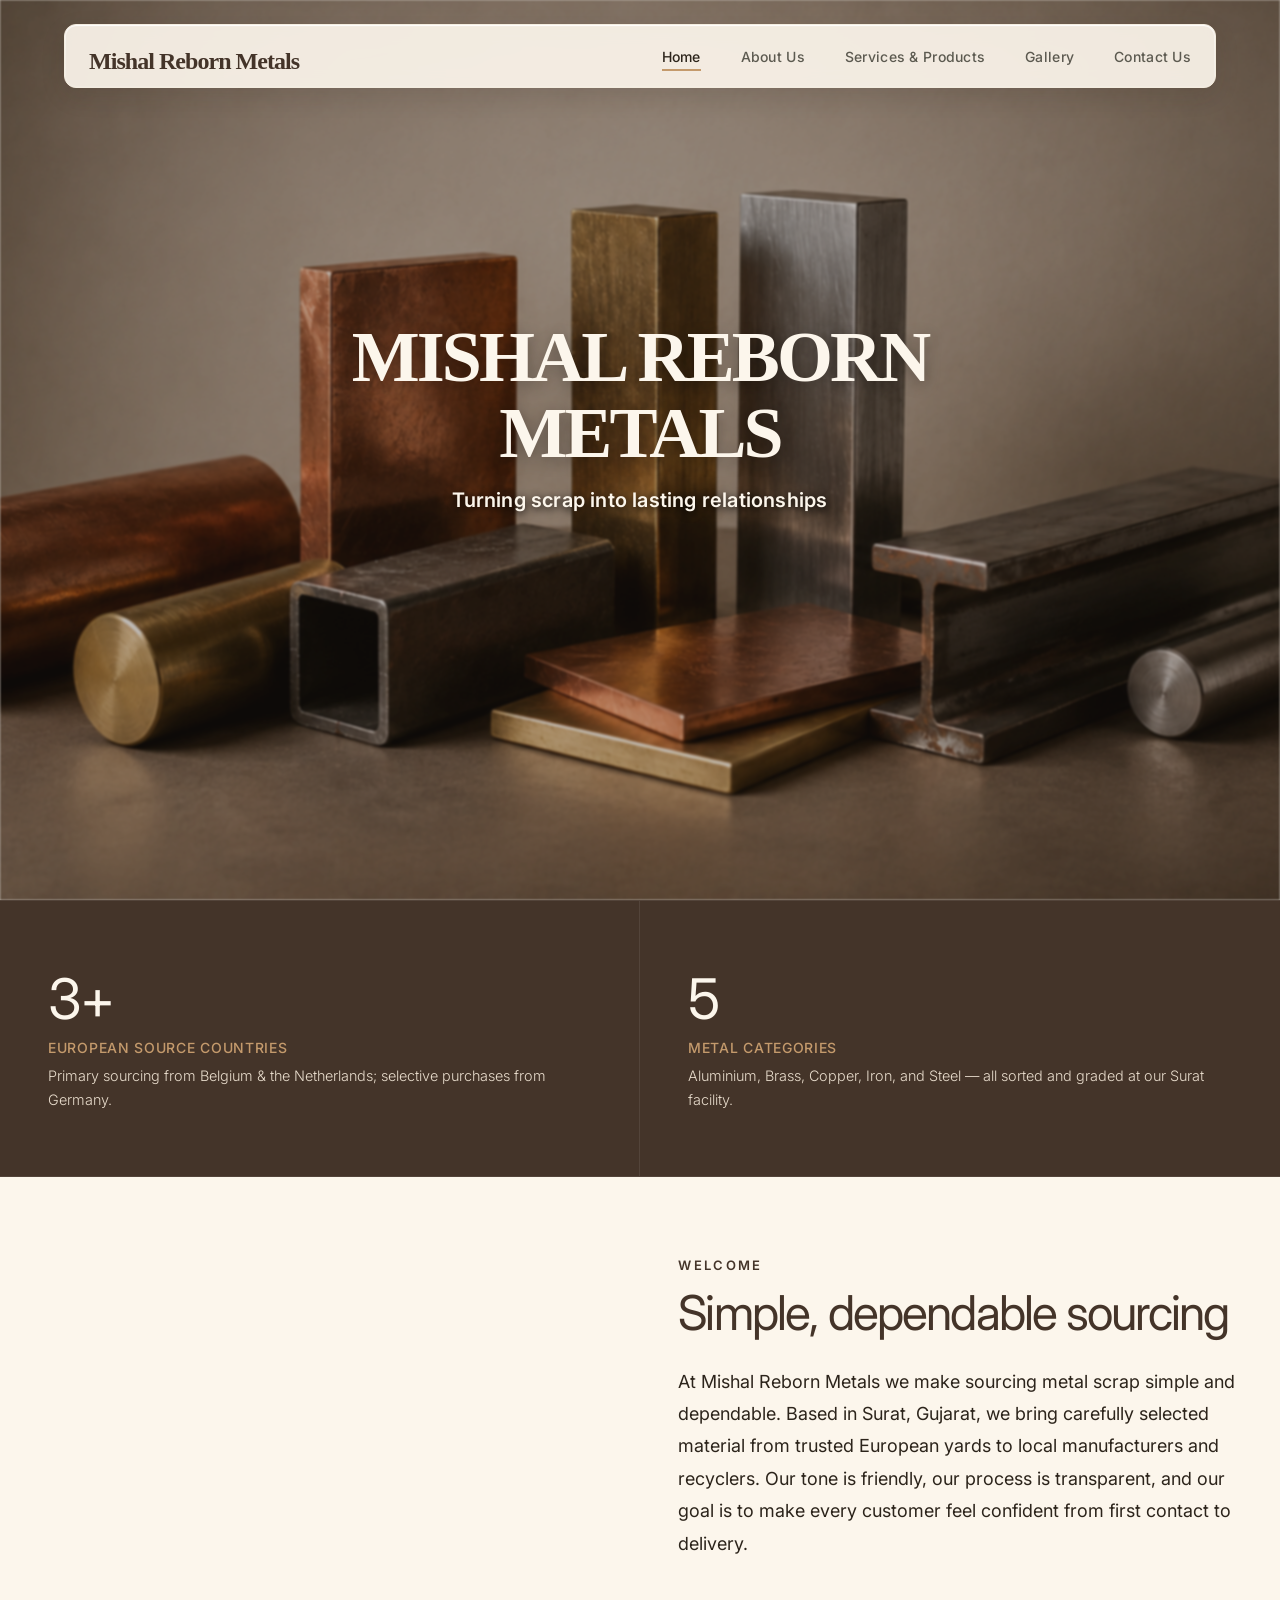
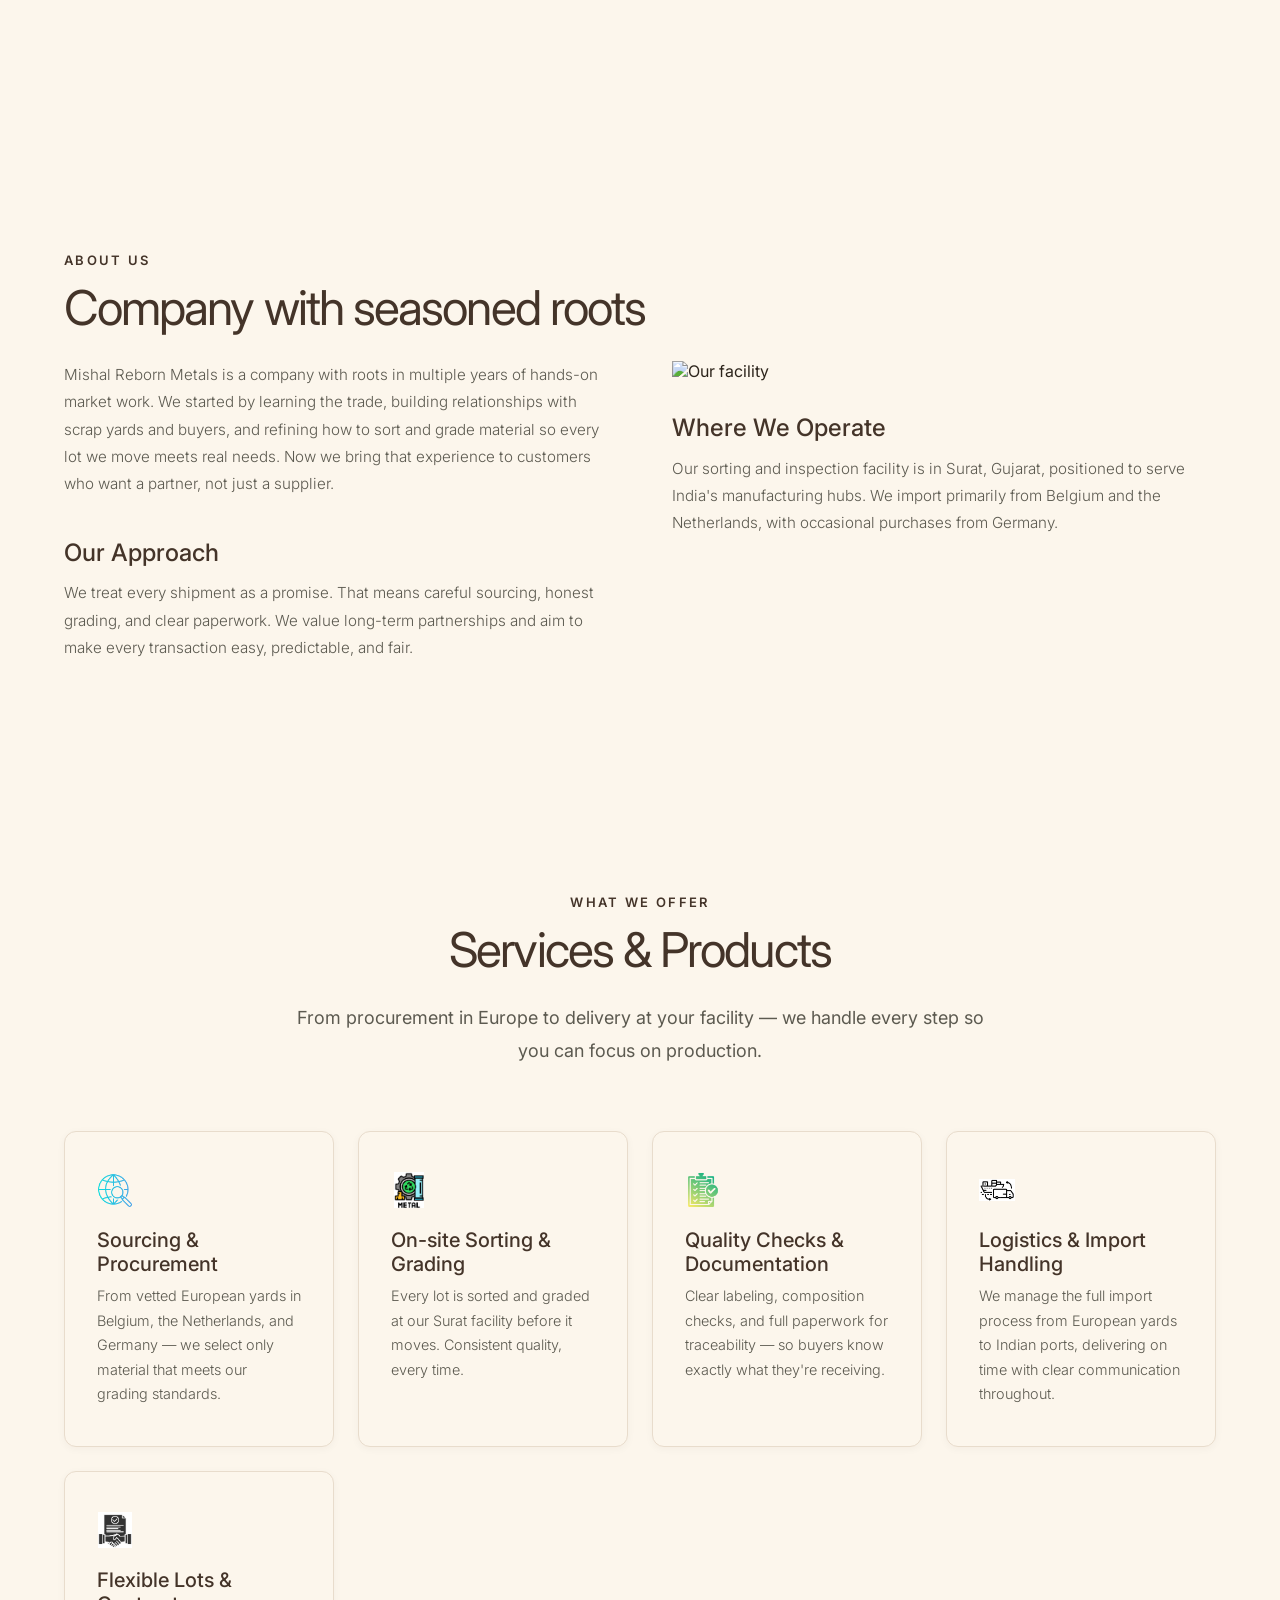
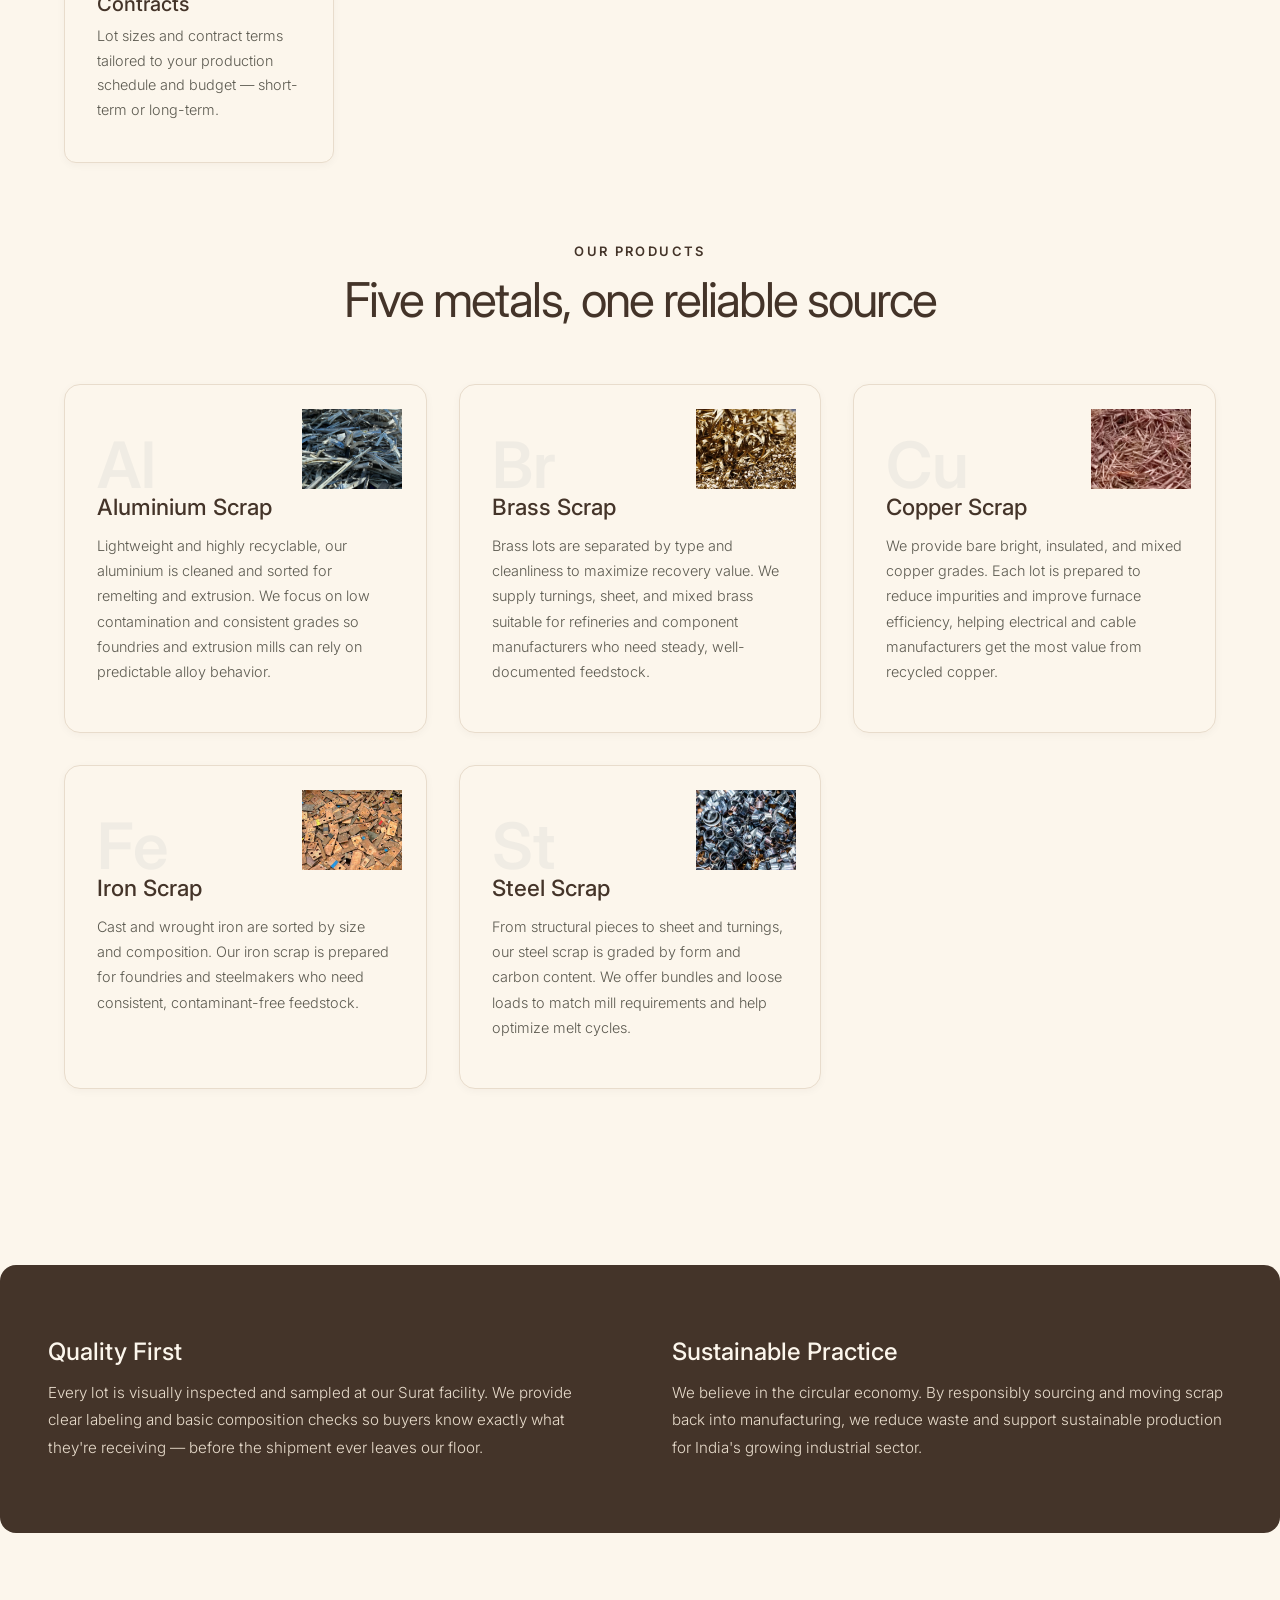
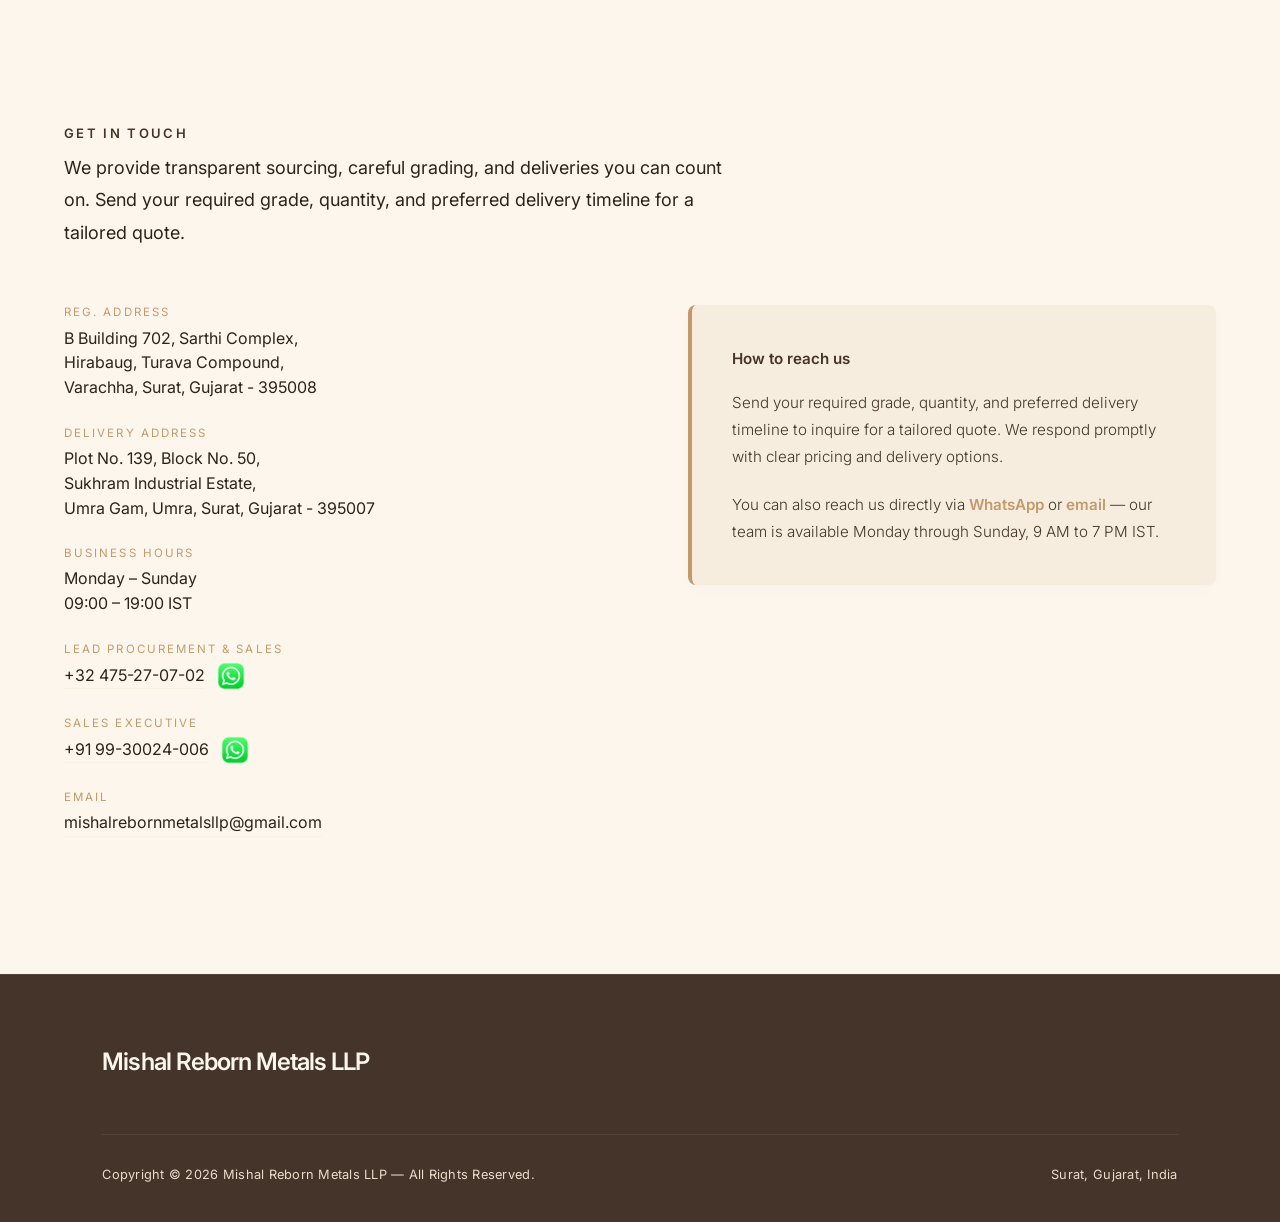
==== index.html @ 7891c0c7 "Add files via upload" ====
<!DOCTYPE html>
<html lang="en">
<head>
  <meta charset="UTF-8" />
  <meta name="viewport" content="width=device-width, initial-scale=1.0" />
  <title>Mishal Reborn Metals LLP</title>
  <link rel="preconnect" href="https://fonts.googleapis.com">
  <link rel="preconnect" href="https://fonts.gstatic.com" crossorigin>
  <link href="https://fonts.googleapis.com/css2?family=Inter:wght@300;400;500;600&family=Montserrat:wght@300;400;500;600;700&display=swap" rel="stylesheet">
  <link href="static/main_styles.css" rel="stylesheet" />
</head>
<body>
  
<!-- simple & dependable or the current text
 2  -->
<nav id="navbar">
  <a class="nav-brand" href="#home">Mishal Reborn Metals</a>
  <button class="nav-toggle" id="navToggle" onclick="toggleNav()" aria-label="Menu">
    <span></span><span></span><span></span>
  </button>
  <ul class="nav-links" id="navLinks">
    <li><a href="#home"     data-page="home">Home</a></li>
    <li><a href="#about"    data-page="about">About Us</a></li>
    <li><a href="#services" data-page="services">Services &amp; Products</a></li>
    <li><a href="gallery.html">Gallery</a></li> 
    <li><a href="#contact"  data-page="contact">Contact Us</a></li>
  </ul>
</nav>

<section id="home">
  <div class="hero">
    <div class="hero-bg"></div>
    <div class="hero-overlay"></div>
    <div class="hero-content">
      <h1 class="hero-title">MISHAL REBORN<br>METALS</h1>
      <p class="hero-slogan">Turning scrap into lasting relationships</p>
      <div class="hero-cta">
      </div>
    </div>
  </div>

  <div class="highlights">
    <div class="highlight-card">
      <div class="highlight-num">3+</div>
      <div class="highlight-label">European Source Countries</div>
      <div class="highlight-text">Primary sourcing from Belgium &amp; the Netherlands; selective purchases from Germany.</div>
    </div>
    <div class="highlight-card">
      <div class="highlight-num">5</div>
      <div class="highlight-label">Metal Categories</div>
      <div class="highlight-text">Aluminium, Brass, Copper, Iron, and Steel — all sorted and graded at our Surat facility.</div>
    </div>
  </div>

  <div class="split">
    <div class="split-img"></div>
    <div class="split-content">
      <p class="section-label">Welcome</p>
      <h2 class="section-title">Simple, dependable sourcing</h2>
      <p class="section-body">At Mishal Reborn Metals we make sourcing metal scrap simple and dependable. Based in Surat, Gujarat, we bring carefully selected material from trusted European yards to local manufacturers and recyclers. Our tone is friendly, our process is transparent, and our goal is to make every customer feel confident from first contact to delivery.</p>
      <br/>
    </div>
  </div>
</section>
<section id="about">
  <div class="section">
    <p class="section-label">About Us</p>
    <h2 class="section-title">Company with seasoned roots</h2>
    <div class="about-grid">
      <div>
        <div class="about-block">
          <p>Mishal Reborn Metals is a company with roots in multiple years of hands-on market work. We started by learning the trade, building relationships with scrap yards and buyers, and refining how to sort and grade material so every lot we move meets real needs. Now we bring that experience to customers who want a partner, not just a supplier.</p>
        </div>
        <div class="about-block">
          <h3>Our Approach</h3>
          <p>We treat every shipment as a promise. That means careful sourcing, honest grading, and clear paperwork. We value long-term partnerships and aim to make every transaction easy, predictable, and fair.</p>
        </div>
      </div>
      <div>
        <img src="static/images/wp4.JPG" style="width:100%;height:420px;object-fit:cover;" alt="Our facility" />
        <div class="about-block" style="margin-top:2rem;">
          <h3>Where We Operate</h3>
          <p>Our sorting and inspection facility is in Surat, Gujarat, positioned to serve India's manufacturing hubs. We import primarily from Belgium and the Netherlands, with occasional purchases from Germany.</p>
        </div>
      </div>
    </div>
  </div>
</section>
<section id="services">
  <div class="section">
    <div class="services-intro">
      <p class="section-label">What We Offer</p>
      <h2 class="section-title" style="text-align:center;">Services &amp; Products</h2>
      <p class="section-body" style="max-width:100%;text-align:center;color:var(--text-mid);">From procurement in Europe to delivery at your facility — we handle every step so you can focus on production.</p>
    </div>

    <div class="services-list">
      <div class="service-card">
        <div class="service-icon"><img src="static/icons/sandp.png"/></div>
        <div class="service-name">Sourcing &amp; Procurement</div>
        <div class="service-desc">From vetted European yards in Belgium, the Netherlands, and Germany — we select only material that meets our grading standards.</div>
      </div>
      <div class="service-card">
        <div class="service-icon"><img src="static/icons/recycle.jpg"/></div>
        <div class="service-name">On-site Sorting &amp; Grading</div>
        <div class="service-desc">Every lot is sorted and graded at our Surat facility before it moves. Consistent quality, every time.</div>
      </div>
      <div class="service-card">
        <div class="service-icon"><img src="static/icons/qc.png"/></div>
        <div class="service-name">Quality Checks &amp; Documentation</div>
        <div class="service-desc">Clear labeling, composition checks, and full paperwork for traceability — so buyers know exactly what they're receiving.</div>
      </div>
      <div class="service-card">
        <div class="service-icon"><img src="static/icons/impexp.png"/></div>
        <div class="service-name">Logistics &amp; Import Handling</div>
        <div class="service-desc">We manage the full import process from European yards to Indian ports, delivering on time with clear communication throughout.</div>
      </div>
      <div class="service-card">
        <div class="service-icon"><img src="static/icons/flexible.jpg"/></div>
        <div class="service-name">Flexible Lots &amp; Contracts</div>
        <div class="service-desc">Lot sizes and contract terms tailored to your production schedule and budget — short-term or long-term.</div>
      </div>
    </div>

    <div class="products-header">
      <p class="section-label">Our Products</p>
      <h2 class="section-title" style="text-align:center;">Five metals, one reliable source</h2>
    </div>
    <div class="products-grid">
      <div class="product-card">
        <img src="static/images/g1.png" style="position:absolute;top:1.5rem;right:1.5rem;width:100px;height:80px;object-fit:cover;" alt="Aluminium scrap" />
        <div class="product-letter">Al</div>
        <div class="product-name">Aluminium Scrap</div>
        <div class="product-desc">Lightweight and highly recyclable, our aluminium is cleaned and sorted for remelting and extrusion. We focus on low contamination and consistent grades so foundries and extrusion mills can rely on predictable alloy behavior.</div>
      </div>
      <div class="product-card">
        <img src="static/images/brass.png" style="position:absolute;top:1.5rem;right:1.5rem;width:100px;height:80px;object-fit:cover;" alt="Brass scrap" />
        <div class="product-letter">Br</div>
        <div class="product-name">Brass Scrap</div>
        <div class="product-desc">Brass lots are separated by type and cleanliness to maximize recovery value. We supply turnings, sheet, and mixed brass suitable for refineries and component manufacturers who need steady, well-documented feedstock.</div>
      </div>
      <div class="product-card">
        <img src="static/images/copper.png" style="position:absolute;top:1.5rem;right:1.5rem;width:100px;height:80px;object-fit:cover;" alt="Copper scrap" />
        <div class="product-letter">Cu</div>
        <div class="product-name">Copper Scrap</div>
        <div class="product-desc">We provide bare bright, insulated, and mixed copper grades. Each lot is prepared to reduce impurities and improve furnace efficiency, helping electrical and cable manufacturers get the most value from recycled copper.</div>
      </div>
      <div class="product-card">
        <img src="static/images/iron.png" style="position:absolute;top:1.5rem;right:1.5rem;width:100px;height:80px;object-fit:cover;" alt="Iron scrap" />
        <div class="product-letter">Fe</div>
        <div class="product-name">Iron Scrap</div>
        <div class="product-desc">Cast and wrought iron are sorted by size and composition. Our iron scrap is prepared for foundries and steelmakers who need consistent, contaminant-free feedstock.</div>
      </div>
      <div class="product-card">
        <img src="static/images/steel.jpeg" style="position:absolute;top:1.5rem;right:1.5rem;width:100px;height:80px;object-fit:cover;" alt="Steel scrap" />
        <div class="product-letter">St</div>
        <div class="product-name">Steel Scrap</div>
        <div class="product-desc">From structural pieces to sheet and turnings, our steel scrap is graded by form and carbon content. We offer bundles and loose loads to match mill requirements and help optimize melt cycles.</div>
      </div>
    </div>
  </div>

  <div class="qa-banner">
    <div class="qa-block">
      <h3>Quality First</h3>
      <p>Every lot is visually inspected and sampled at our Surat facility. We provide clear labeling and basic composition checks so buyers know exactly what they're receiving — before the shipment ever leaves our floor.</p>
    </div>
    <div class="qa-block">
      <h3>Sustainable Practice</h3>
      <p>We believe in the circular economy. By responsibly sourcing and moving scrap back into manufacturing, we reduce waste and support sustainable production for India's growing industrial sector.</p>
    </div>
  </div>
</section>
<section id="contact">
  <div class="section">
    <p class="section-label">Get in Touch</p>
    <!-- <h2 class="section-title">Partner with us</h2> -->
    <p class="section-body" style="margin-bottom:3.5rem;">We provide transparent sourcing, careful grading, and deliveries you can count on. Send your required grade, quantity, and preferred delivery timeline for a tailored quote.</p>
<!-- B BUILDING 702, SARTHI COMPLEX, HIRABAUG, TURAVA COMPOUND, VARACHHA, SURAT, SURAT - 395008, GUJARAT, INDIA -->
    <div class="contact-grid">
      <div>
        <div>
          <div class="contact-label">Reg. Address</div>
          <div class="contact-value">B Building 702, Sarthi Complex,<br>Hirabaug, Turava Compound,<br> Varachha, Surat, Gujarat - 395008</div>
        </div>
        <div>
          <div class="contact-label">Delivery Address</div>
          <div class="contact-value">Plot No. 139, Block No. 50, <br>Sukhram Industrial Estate, <br>Umra Gam, Umra, Surat, Gujarat - 395007</div>
        </div>
        <div>
          <div class="contact-label">Business Hours</div>
          <div class="contact-value">Monday – Sunday<br>09:00 – 19:00 IST</div>
        </div>
        <div>
          <div class="contact-label">Lead Procurement &amp; Sales</div>
          <div class="contact-value">
            <a href="tel:+32475270702">+32 475-27-07-02</a>
            <a href="https://wa.me/32475270702" target="_blank" class="wa-link">
              <img src="static/icons/wicon.png" alt="WhatsApp"/>
            </a>
          </div>
        </div>
        <div>
          <div class="contact-label">Sales Executive</div>
          <div class="contact-value">
            <a href="tel:+919930024006">+91 99-30024-006</a>
            <a href="https://wa.me/919930024006" target="_blank" class="wa-link">
              <img src="static/icons/wicon.png" alt="WhatsApp"/>
            </a>
          </div>
        </div>
        <div>
          <div class="contact-label">Email</div>
          <div class="contact-value"><a href="mailto:mishalrebornmetalsllp@gmail.com">mishalrebornmetalsllp@gmail.com</a></div>
        </div>
      </div>

      <div>
        <div class="contact-form-note">
          <p style="margin-bottom:1rem;"><strong>How to reach us</strong></p>
          <p>Send your required grade, quantity, and preferred delivery timeline to inquire for a tailored quote. We respond promptly with clear pricing and delivery options.</p>
          <br/>
          <p>You can also reach us directly via <a href="https://wa.me/32475270702" target="_blank">WhatsApp</a> or <a href="mailto:mishalrebornmetalsllp@gmail.com">email</a> — our team is available Monday through Sunday, 9 AM to 7 PM IST.</p>
      </div>
      </div>
    </div>
  </div>
</section>

<footer>
  <div class="footer-top">
    <div>
      <div class="footer-brand">Mishal Reborn Metals LLP</div>
    </div>
  </div>
  <div class="footer-bottom">
    <span class="footer-copy">Copyright &copy; 2026 Mishal Reborn Metals LLP — All Rights Reserved.</span>
    <span class="footer-copy">Surat, Gujarat, India</span>
  </div>
</footer>

<script>
  /* ── Smooth scroll for all anchor links ── */
  document.querySelectorAll('a[href^="#"]').forEach(link => {
    link.addEventListener('click', e => {
      const target = document.querySelector(link.getAttribute('href'));
      if (!target) return;
      e.preventDefault();
      target.scrollIntoView({ behavior: 'smooth' });
      // close mobile nav
      document.getElementById('navLinks').classList.remove('open');
      document.getElementById('navToggle').classList.remove('open');
    });
  });

  /* ── Active nav highlight on scroll ── */
  const sections = document.querySelectorAll('section[id]');
  const navLinks = document.querySelectorAll('.nav-links a[data-page]');

  const observer = new IntersectionObserver(entries => {
    entries.forEach(entry => {
      if (entry.isIntersecting) {
        navLinks.forEach(a => {
          a.classList.toggle('active', a.dataset.page === entry.target.id);
        });
      }
    });
  }, { rootMargin: '-40% 0px -55% 0px' });

  sections.forEach(s => observer.observe(s));

  /* ── Sticky nav scroll state & hide on scroll down, show on scroll up ── */
  let lastScrollTop = 0;
  const navbar = document.getElementById('navbar');
  let isScrolled = false;
  let isHidden = false;

  window.addEventListener('scroll', () => {
    const scrollTop = window.pageYOffset || document.documentElement.scrollTop;
    
    // Toggle scrolled state smoothly
    const shouldScroll = scrollTop > 10;
    if (shouldScroll !== isScrolled) {
      isScrolled = shouldScroll;
      navbar.classList.toggle('scrolled', isScrolled);
    }
    
    // Toggle hidden state smoothly depending on scroll direction
    if (scrollTop > 80) {
      const shouldHide = scrollTop > lastScrollTop;
      if (shouldHide !== isHidden) {
        isHidden = shouldHide;
        navbar.classList.toggle('nav-hidden', isHidden);
      }
    } else {
      if (isHidden) {
        isHidden = false;
        navbar.classList.remove('nav-hidden');
      }
    }
    lastScrollTop = scrollTop <= 0 ? 0 : scrollTop;
  }, { passive: true });

  /* ── Mobile nav toggle ── */
  function toggleNav() {
    document.getElementById('navLinks').classList.toggle('open');
    document.getElementById('navToggle').classList.toggle('open');
  }
</script>
</body>
</html>

<!-- <a href="https://maps.app.goo.gl/XAs3vdvxXci3HCGb8">address</a> 
  <div class="map-wrapper">
        <iframe src="https://www.google.com/maps/embed?pb=!1m13!1m8!1m3!1d853.301931255596!2d72.8953858!3d21.2933011!3m2!1i1024!2i768!4f13.1!3m2!1m1!2zMjHCsDE3JzM1LjgiTiA3MsKwNTMnNDQuMiJF!5e1!3m2!1sen!2sin!4v1775373672856!5m2!1sen!2sin" allowfullscreen="" loading="lazy" referrerpolicy="no-referrer-when-downgrade"></iframe>
      </div>
-->
---- static/main_styles.css ----
@import url('https://fonts.googleapis.com/css2?family=Inter:wght@300;400;500;600&family=Montserrat:wght@300;400;500;600;700&display=swap');
@import url('https://fonts.cdnfonts.com/css/pristina');
:root {
  --font-sans: 'Inter', sans-serif;

  /* ── User Color Palette ── */
  --alabaster:      #FCF6EC;
  --beige:          #E8DCCC;
  --sage:           #C49A6C;
  --sage-dark:      #443429;
  --accent-red:     #C1452B;
  --text-dark:      #2C241B;
  --text-mid:       #5c5a50;
  --text-light:     #7a7870;

  /* ── Semantic Mappings ── */
  --bg-main:        var(--alabaster);
  --bg-secondary:   #F0E8D8;
  --bg-dark:        var(--sage-dark);
  
  --text-main:      var(--text-dark);
  --text-muted:     var(--text-mid);
  --text-light:     var(--text-light);
  --text-inverse:   var(--alabaster);
  
  --primary:        var(--sage);
  --primary-hover:  var(--sage-dark);
  --primary-light:  #D4B48C;
  --primary-fade:   rgba(196, 154, 108, 0.06);
  
  --accent:         var(--accent-red);
  --accent-hover:   #A03822;

  --link:           var(--sage);
  --link-hover:     rgba(196, 154, 108, 0.7);
  --footer-bg:      var(--sage-dark);
  --footer-text:    var(--alabaster);
  --header-bg:      rgba(252, 246, 236, 0.92);
  --header-link:    var(--text-dark);
  --sale-bg:        var(--accent-red);
  --text-dark-alt:  var(--text-dark);
  --text-mid-alt:   var(--text-mid);
  --text-light-alt: var(--text-light);
  
  --border-color:   var(--beige);
  --border-hairline:#F4EDE0;
  --shadow-sm:      0 2px 8px rgba(44, 36, 27, 0.04);
  --shadow-md:      0 8px 24px rgba(44, 36, 27, 0.08);

  /* Compatibility variables for existing styles */
  --color-white:    var(--alabaster);
  --color-sky-blue: var(--sage); /* Mapping sky blue to sage for brand consistency */
  --color-industrial-dark: var(--sage-dark);
  --color-metallic-silver: var(--beige);
  --color-scrap-grey: var(--text-mid);
}

*, *::before, *::after { box-sizing: border-box; margin: 0; padding: 0; }

body {
  font-family: var(--font-sans);
  background: var(--bg-main);
  color: var(--text-main);
  overflow-x: hidden;
  -webkit-font-smoothing: antialiased;
  -moz-osx-font-smoothing: grayscale;
}

/* ── Liquid Glass Widget Class ── */
.liquid-glass {
  position: relative;
  background: rgba(74, 55, 41, 0.4) !important; /* sage-dark/40 */
  backdrop-filter: blur(4px) saturate(120%); /* backdrop-blur-sm */
  -webkit-backdrop-filter: blur(4px) saturate(120%);
  box-shadow: inset 0 1px 1px rgba(255, 255, 255, 0.1), 0 8px 32px rgba(0, 0, 0, 0.15); /* inset 0 1px 1px shadow */
  border: 1px solid transparent; /* reserved space for gradient border */
}
.liquid-glass::before {
  content: "";
  position: absolute;
  inset: 0;
  border-radius: inherit;
  padding: 1px; /* border thickness */
  background: linear-gradient(to bottom, rgba(255, 255, 255, 0.2), rgba(255, 255, 255, 0.02));
  -webkit-mask: linear-gradient(#fff 0 0) content-box, linear-gradient(#fff 0 0);
  -webkit-mask-composite: xor;
  mask-composite: exclude;
  pointer-events: none;
  z-index: 1;
}

/* ── Glass Tag ── */
.glass-tag {
  display: inline-block;
  font-family: var(--font-sans);
  font-weight: 300; /* weight 300 (light) */
  font-size: clamp(1.125rem, 2vw, 1.5rem); /* size lg (18px) → 2xl (24px) */
  color: var(--color-white);
  padding: 12px 24px; /* px-6 py-3 */
  border-radius: 12px; /* rounded-xl */
  margin-bottom: 2rem;
  text-transform: uppercase;
  letter-spacing: 0.05em;
  
  /* Liquid Glass Styles */
  position: relative;
  background: rgba(74, 55, 41, 0.4);
  backdrop-filter: blur(4px) saturate(120%);
  -webkit-backdrop-filter: blur(4px) saturate(120%);
  box-shadow: inset 0 1px 1px rgba(255, 255, 255, 0.1), 0 4px 20px rgba(0, 0, 0, 0.15);
  border: 1px solid transparent;
}
.glass-tag::before {
  content: "";
  position: absolute;
  inset: 0;
  border-radius: inherit;
  padding: 1px;
  background: linear-gradient(to bottom, rgba(255, 255, 255, 0.25), rgba(255, 255, 255, 0.03));
  -webkit-mask: linear-gradient(#fff 0 0) content-box, linear-gradient(#fff 0 0);
  -webkit-mask-composite: xor;
  mask-composite: exclude;
  pointer-events: none;
}

/* ── Floating Tinted Black Navbar ── */
nav {
  position: fixed;
  top: 1.5rem; /* floating navbar spacing */
  left: 5%;
  right: 5%;
  z-index: 1000;
  display: flex;
  align-items: center; /* vertically center logo, links, and toggle */
  justify-content: space-between; /* space brand to the left and links to the right */
  padding: 8px 24px; /* px-4 py-2 padding */
  height: 64px;
  border-radius: 12px; /* rounded-xl */
  opacity: 1;
  transform: translateY(0) scale(1);
  transition: transform 0.6s cubic-bezier(0.16, 1, 0.3, 1), opacity 0.6s cubic-bezier(0.16, 1, 0.3, 1), background-color 0.4s ease, box-shadow 0.4s ease;
  
  /* Light glass background using Alabaster */
  background: rgba(252, 246, 236, 0.92);
  backdrop-filter: blur(8px) saturate(120%);
  -webkit-backdrop-filter: blur(8px) saturate(120%);
  box-shadow: inset 0 1px 1px rgba(255, 255, 255, 0.8), 0 8px 24px rgba(44, 36, 27, 0.12);
  border: 1px solid var(--border-hairline);
}
nav::before {
  content: "";
  position: absolute;
  inset: 0;
  border-radius: inherit;
  padding: 1px;
  background: linear-gradient(to bottom, rgba(255, 255, 255, 0.5), rgba(255, 255, 255, 0.1));
  -webkit-mask: linear-gradient(#fff 0 0) content-box, linear-gradient(#fff 0 0);
  -webkit-mask-composite: xor;
  mask-composite: exclude;
  pointer-events: none;
}
nav.scrolled {
  background: rgba(252, 246, 236, 0.98) !important;
  box-shadow: inset 0 1px 1px rgba(255, 255, 255, 0.9), 0 12px 32px rgba(44, 36, 27, 0.18);
}
nav.nav-hidden {
  transform: translateY(-100px) scale(0.97); /* extremely smooth slide and scale out */
  opacity: 0; /* smooth fade out */
  box-shadow: none;
  pointer-events: none;
  transition: transform 0.45s cubic-bezier(0.3, 0, 0.2, 1), opacity 0.4s ease-in, background-color 0.4s ease, box-shadow 0.4s ease;
}

.nav-brand {
  font-family: 'Pristina';
  font-size: 24px; /* Logo size 2xl (24px) */
  font-weight: 600; /* weight 600 */
  letter-spacing: -0.04em; /* tracking -0.04em */
  color: var(--sage-dark);
  padding-top: 11px;
  text-decoration: none;
  cursor: pointer;
  z-index: 10;
  transition: opacity 0.2s ease;
  display: inline-block;
}
.nav-brand:hover {
  opacity: 0.8;
}

.nav-links {
  display: flex;
  align-items: center; /* center links vertically */
  gap: 2.5rem;
  list-style: none;
}
.nav-links a {
  font-family: var(--font-sans);
  font-size: 14px; /* Nav link size sm (14px) */
  font-weight: 500; /* weight 500 */
  letter-spacing: 0.02em;
  color: var(--text-mid); /* subheading color */
  text-decoration: none;
  padding: 4px 0;
  border-bottom: 2px solid transparent;
  transition: all 0.2s;
  z-index: 10;
}
.nav-links a:hover,
.nav-links a.active {
  color: var(--text-dark);
  border-bottom-color: var(--sage); /* Sage Accent for active highlight */
}

.nav-toggle {
  display: none;
  flex-direction: column;
  gap: 5px;
  cursor: pointer;
  background: none;
  border: none;
  padding: 4px;
  z-index: 10;
}
.nav-toggle span { display: block; width: 24px; height: 1.5px; background: var(--text-dark); transition: 0.3s; }
.nav-toggle.open span:nth-child(1) { transform: translateY(6.5px) rotate(45deg); }
.nav-toggle.open span:nth-child(2) { opacity: 0; }
.nav-toggle.open span:nth-child(3) { transform: translateY(-6.5px) rotate(-45deg); }

/* ===== SECTIONS ===== */
section {
  padding-top: 5rem;
}
section#home {
  padding-top: 0;
}

.hero {
  position: relative;
  height: 100vh;
  min-height: 520px;
  display: flex;
  align-items: center;
  justify-content: center;
  text-align: center;
  overflow: hidden;
}
.hero-bg {
  position: absolute; inset: 0;
  background: url('/static/images/bg.png') center center / cover no-repeat;
  transform: scale(1.04);
  opacity: 1;
  filter: blur(0.8px);
  animation: zoomOut 12s ease forwards;
}
@keyframes zoomOut { from { transform: scale(1.06); } to { transform: scale(1.0); } }
.hero-overlay {
  position: absolute; inset: 0;
  background: rgba(44, 36, 27, 0.3); /* dark tint overlay using text-dark base */
}
.hero-content {
  position: relative;
  z-index: 2;
  padding: 0 1.5rem;
  max-width: 820px;
  animation: riseIn 1.1s cubic-bezier(0.16, 1, 0.3, 1) 0.2s both;
}
@keyframes riseIn {
  from { opacity: 0; transform: translateY(40px); }
  to { opacity: 1; transform: translateY(0); }
}

.hero-title {
  font-family: 'Pristina';
  font-size: clamp(2.25rem, 7vw, 4.5rem); /* Heading: responsive text-4xl → text-7xl */
  font-weight: 560; /* weight 400 */
  line-height: 1.05;
  letter-spacing: -0.04em; /* letter-spacing: -0.04em */
  color: var(--color-white);
  text-shadow: 0 4px 16px rgba(0,0,0,0.3);
  margin-bottom: 1rem;
}

.hero-slogan {
  font-family: var(--font-sans);
  font-size: clamp(1rem, 2vw, 1.25rem); /* Subheading: size base → lg */
  font-weight: 600; /* weight 400 */
  letter-spacing: 0.01em;
  color: var(--color-white); /* color gray-300 */
  text-shadow: 0 2px 8px rgb(0, 0, 0);
  margin-bottom: 3rem;
}
.hero-cta {
  display: inline-flex;
  gap: 1.25rem;
  flex-wrap: wrap;
  justify-content: center;
}

/* ── Responsive Horizontal page padding: px-6 md:px-12 lg:px-16 ── */
.section {
  padding: 5.5rem 1.5rem; /* px-6 */
}
@media (min-width: 768px) {
  .section {
    padding: 6.5rem 3rem; /* md:px-12 */
  }
}
@media (min-width: 1024px) {
  .section {
    padding: 7rem 4rem; /* lg:px-16 */
  }
}

.section-label {
  font-family: var(--font-sans);
  font-size: 13px;
  letter-spacing: 0.18em;
  text-transform: uppercase;
  font-weight: 600;
  color: var(--sage-dark); /* Sage Accent for links/labels */
  margin-bottom: 0.7rem;
}

.section-title {
  font-family: var(--font-sans);
  font-size: clamp(2rem, 5vw, 3rem); /* Heading scale */
  font-weight: 400; /* weight 400 */
  line-height: 1.2;
  letter-spacing: -0.04em; /* letter-spacing: -0.04em */
  color: var(--color-industrial-dark);
  margin-bottom: 1.5rem;
}
.section-body {
  font-family: var(--font-sans);
  font-size: clamp(1rem, 1.5vw, 1.125rem); /* Subheading: size base → lg */
  font-weight: 400; /* weight 400 */
  line-height: 1.8;
  color: var(--text-light); /* color gray-300 equivalent */
  max-width: 680px;
}

.highlights {
  display: grid;
  grid-template-columns: repeat(2, 1fr);
  background: var(--color-industrial-dark);
  border-top: 1px solid rgba(255, 255, 255, 0.08);
  border-bottom: 1px solid rgba(255, 255, 255, 0.08);
}
.highlight-card {
  padding: 4rem 3rem;
  border-right: 1px solid rgba(255, 255, 255, 0.08);
  transition: background-color 0.3s ease;
}
.highlight-card:hover {
  background-color: rgba(255, 255, 255, 0.02);
}
.highlight-card:last-child { border-right: none; }
.highlight-num {
  font-family: var(--font-sans);
  font-size: 3.5rem;
  font-weight: 400;
  letter-spacing: -0.04em;
  color: var(--color-white);
  margin-bottom: 0.4rem;
}
.highlight-label {
  font-family: var(--font-sans);
  font-size: 14px;
  font-weight: 500;
  letter-spacing: 0.05em;
  color: var(--color-sky-blue);
  margin-bottom: 0.5rem;
  text-transform: uppercase;
}
.highlight-text {
  font-family: var(--font-sans);
  font-size: 0.9rem;
  font-weight: 300;
  line-height: 1.65;
  color: var(--color-metallic-silver);
}

.split { display: grid; grid-template-columns: 1fr 1fr; background: var(--color-white); }
.split-img {
  background: url('/static/images/wp3.JPG') center/cover no-repeat;
  min-height: 460px;
}
.split-content { 
  padding: 5rem 6%; 
  display: flex; 
  flex-direction: column; 
  justify-content: center; 
}

#about .section { padding-bottom: 0; }
.about-grid {
  display: grid;
  grid-template-columns: 1fr 1fr;
  gap: 4rem;
  align-items: start;
}
.about-block { margin-bottom: 2.5rem; }
.about-block h3 {
  font-family: var(--font-sans);
  font-size: 1.5rem;
  font-weight: 500;
  color: var(--color-industrial-dark);
  margin-bottom: 0.8rem;
}
.about-block p {
  font-family: var(--font-sans);
  font-size: 0.95rem;
  font-weight: 300;
  line-height: 1.8;
  color: var(--color-scrap-grey);
}

.services-intro {
  max-width: 720px;
  margin: 0 auto 4rem;
  text-align: center;
}
.services-list {
  display: grid;
  grid-template-columns: repeat(auto-fit, minmax(260px, 1fr));
  gap: 1.5rem;
  background: transparent;
  margin-bottom: 5rem;
}
.service-card {
  background: var(--color-white);
  padding: 2.5rem 2rem;
  border-radius: 12px;
  border: 1px solid var(--border-color); /* Metallic Silver border */
  box-shadow: var(--shadow-sm);
  transition: all 0.3s cubic-bezier(0.4, 0, 0.2, 1);
}
.service-card:hover { 
  background: var(--color-white);
  border-color: var(--color-sky-blue);
  box-shadow: var(--shadow-md);
  transform: translateY(-3px);
}
.service-icon img {
  max-width: 100%;
  max-height: 100%;
  width: 36px;
  height: 36px;
  object-fit: contain;
}
.service-name {
  font-family: var(--font-sans);
  font-size: 1.25rem;
  font-weight: 500;
  color: var(--color-industrial-dark);
  margin-bottom: 0.5rem;
  margin-top: 1rem;
}
.service-desc {
  font-family: var(--font-sans);
  font-size: 0.9rem;
  font-weight: 300;
  line-height: 1.7;
  color: var(--color-scrap-grey);
}

.products-header {
  text-align: center;
  max-width: 700px;
  margin: 0 auto 3.5rem;
}
.products-grid {
  display: grid;
  grid-template-columns: repeat(auto-fit, minmax(280px, 1fr));
  gap: 2rem;
  background: transparent;
}
.product-card {
  background: var(--color-white);
  padding: 3rem 2rem;
  position: relative;
  border-radius: 16px;
  border: 1px solid var(--border-color);
  box-shadow: var(--shadow-sm);
  transition: all 0.3s cubic-bezier(0.4, 0, 0.2, 1);
}
.product-card:hover { 
  border-color: var(--color-sky-blue);
  box-shadow: var(--shadow-md);
  transform: translateY(-4px);
}
.product-letter {
  font-family: var(--font-sans);
  font-size: 4rem;
  font-weight: 600;
  color: rgba(96, 125, 139, 0.08);
  line-height: 1;
  margin-bottom: -0.25rem;
}
.product-name {
  font-family: var(--font-sans);
  font-size: 1.4rem;
  font-weight: 500;
  color: var(--color-industrial-dark);
  margin-bottom: 0.8rem;
}
.product-desc {
  font-family: var(--font-sans);
  font-size: 0.9rem;
  font-weight: 300;
  line-height: 1.75;
  color: var(--color-scrap-grey);
}

.qa-banner {
  background: var(--color-industrial-dark);
  border-radius: 16px;
  padding: 4.5rem 3rem;
  display: grid;
  grid-template-columns: 1fr 1fr;
  gap: 4rem;
  margin-top: 4rem;
}
.qa-block h3 {
  font-family: var(--font-sans);
  font-size: 1.5rem;
  font-weight: 500;
  color: var(--color-white);
  margin-bottom: 0.8rem;
}
.qa-block p {
  font-family: var(--font-sans);
  font-size: 0.95rem;
  font-weight: 300;
  line-height: 1.8;
  color: var(--color-metallic-silver);
}

/* ===== GALLERY ===== */
.gallery-grid {
  display: grid;
  grid-template-columns: repeat(3, 1fr);
  grid-auto-rows: 260px;
  gap: 6px;
}

.gallery-item {
  position: relative;
  overflow: hidden;
  background: var(--color-metallic-silver);
}

.gallery-wide { grid-column: span 2; }
.gallery-tall { grid-row: span 2; }
.gallery-feature { grid-column: span 3; grid-row: span 1; height: 340px; }

.gallery-item img {
  width: 100%;
  height: 100%;
  object-fit: cover;
  display: block;
  transition: transform 0.5s ease, filter 0.4s ease;
  filter: saturate(0.85);
}
.gallery-item:hover img {
  transform: scale(1.04);
  filter: saturate(1);
}

.gallery-caption {
  position: absolute;
  bottom: 0; left: 0; right: 0;
  padding: 0.9rem 1.1rem 0.8rem;
  background: linear-gradient(to top, rgba(0, 0, 0, 0.7) 0%, transparent 100%);
  font-family: var(--font-sans);
  font-size: 0.75rem;
  letter-spacing: 0.15em;
  text-transform: uppercase;
  color: rgba(255, 255, 255, 0.9);
  transform: translateY(4px);
  opacity: 0;
  transition: opacity 0.3s, transform 0.3s;
}
.gallery-item:hover .gallery-caption {
  opacity: 1;
  transform: translateY(0);
}
.gallery-caption-feature {
  font-size: 0.85rem;
  letter-spacing: 0.14em;
}

/* ===== LIGHTBOX ===== */
.lightbox {
  position: fixed;
  inset: 0;
  background: rgba(0, 0, 0, 0.9);
  z-index: 2000;
  display: flex;
  align-items: center;
  justify-content: center;
  padding: 2rem;
  animation: fadeIn 0.2s ease;
}
@keyframes fadeIn { from { opacity: 0; } to { opacity: 1; } }
.lightbox-inner {
  position: relative;
  max-width: 90vw;
  max-height: 90vh;
}
.lightbox-inner img {
  max-width: 90vw;
  max-height: 85vh;
  object-fit: contain;
  display: block;
  border: 1px solid rgba(255, 255, 255, 0.15);
}
.lightbox-close {
  position: absolute;
  top: -2.2rem;
  right: 0;
  background: none;
  border: none;
  color: rgba(255, 255, 255, 0.75);
  font-family: var(--font-sans);
  font-size: 14px;
  cursor: pointer;
  letter-spacing: 0.05em;
  transition: color 0.2s;
}
.lightbox-close:hover { color: #ffffff; }

.contact-grid {
  display: grid;
  grid-template-columns: 1fr 1fr;
  gap: 6rem;
  align-items: start;
}
.contact-label {
  font-family: var(--font-sans);
  font-size: 0.72rem;
  letter-spacing: 0.18em;
  text-transform: uppercase;
  color: var(--color-sky-blue);
  margin-bottom: 0.4rem;
}
.contact-value {
  display: flex;
  align-items: center;
  flex-wrap: wrap;
  gap: 0.75rem;
  font-family: var(--font-sans);
  font-size: 1rem;
  font-weight: 400;
  color: var(--text-main);
  margin-bottom: 1.6rem;
  line-height: 1.55;
}

.contact-value a:not(.wa-link) {
  color: var(--text-main);
  text-decoration: none;
  border-bottom: 1px solid var(--primary-fade);
  padding-bottom: 1px;
  transition: border-color 0.2s;
}
.contact-value a:not(.wa-link):hover {
  border-color: var(--color-sky-blue);
}

.wa-link {
  display: inline-flex;
  align-items: center;
  justify-content: center;
  border-bottom: 0 !important;
  padding-bottom: 0 !important;
  line-height: 1;
  transition: transform 0.2s ease;
}

.wa-link img {
  width: 28px;
  height: 28px;
  display: block;
  transition: transform 0.2s ease, filter 0.2s ease;
  border-radius: 4px;
}
.wa-link:hover img {
  transform: scale(1.08);
  filter: drop-shadow(0 2px 4px rgba(0, 0, 0, 0.1));
}

/* ── Sunlight Pale Yellow notification note ── */
.contact-form-note {
  background: rgba(196, 154, 108, 0.1); /* Sage at 10% opacity */
  padding: 2.5rem;
  border-left: 4px solid var(--sage);
  border-radius: 8px;
  box-shadow: 0 4px 12px rgba(44, 36, 27, 0.02);
}
.contact-form-note p {
  font-family: var(--font-sans);
  font-size: 0.95rem;
  font-weight: 300;
  line-height: 1.8;
  color: var(--color-industrial-dark);
}
.contact-form-note strong { color: var(--color-industrial-dark); font-weight: 600; }
.contact-form-note a {
  color: var(--color-sky-blue);
  text-decoration: none;
  font-weight: 600;
  border-bottom: 1px solid transparent;
  transition: border-color 0.2s;
}
.contact-form-note a:hover {
  border-bottom-color: var(--color-sky-blue);
}

.map-wrapper {
  width: 100%;
  margin-top: 1.5rem;
  overflow: hidden;
  border-radius: 8px;
  border: 1px solid var(--border-color);
  box-shadow: var(--shadow-sm);
  background: var(--color-white);
}
.map-wrapper iframe {
  display: block;
  width: 100%;
  height: auto;
  aspect-ratio: 16 / 9; 
  border: 0;
  transition: all 0.2s;
}

footer {
  background: var(--footer-bg);
  padding: 4.5rem 8% 2.5rem;
  border-top: 1px solid rgba(255, 255, 255, 0.08);
}
.footer-top {
  display: flex;
  justify-content: space-between;
  align-items: flex-start;
  gap: 3rem;
  padding-bottom: 2rem;
  border-bottom: 1px solid rgba(255, 255, 255, 0.08);
  flex-wrap: wrap;
}
.footer-brand {
  font-family: var(--font-sans);
  font-size: 1.5rem; /* Logo size 24px */
  font-weight: 600;
  letter-spacing: -0.04em;
  color: var(--color-white);
  margin-bottom: 0.6rem;
  padding-bottom: 16px;
}

.footer-bottom {
  padding-top: 2rem;
  display: flex;
  justify-content: space-between;
  align-items: center;
  flex-wrap: wrap;
  gap: 1rem;
}
.footer-copy {
  font-family: var(--font-sans);
  font-size: 0.8rem;
  color: var(--color-metallic-silver);
  letter-spacing: 0.02em;
}

/* ===== RESPONSIVE ===== */
@media (max-width: 900px) {
  nav {
    top: 1rem;
    left: 4%;
    right: 4%;
    align-items: center; /* override baseline and center vertically on mobile */
    justify-content: space-between; /* space brand and toggle on mobile */
  }
  .nav-links {
    display: none;
    flex-direction: column;
    position: absolute;
    top: 64px; left: 0; right: 0;
    background: rgba(0, 0, 0, 0.95);
    backdrop-filter: blur(12px);
    -webkit-backdrop-filter: blur(12px);
    border-radius: 12px;
    padding: 1.5rem 5%;
    gap: 1.2rem;
    box-shadow: 0 8px 32px rgba(0, 0, 0, 0.35);
  }
  .nav-links.open { display: flex; }
  .nav-toggle { display: flex; }
  .highlights { grid-template-columns: 1fr; }
  .highlight-card { border-right: none; border-bottom: 1px solid rgba(255, 255, 255, 0.08); }
  .split { grid-template-columns: 1fr; }
  .split-img { min-height: 280px; }
  .about-grid { grid-template-columns: 1fr; gap: 0; }
  .contact-grid {
    grid-template-columns: 1fr;
    gap: 2.5rem;
  }
  .section-title {
    font-size: 2.2rem;
  }
  .contact-form-note {
    padding: 1.8rem;
  }
  .map-wrapper iframe {
    aspect-ratio: 16 / 9;
    width: 100%;
  }
  .qa-banner { grid-template-columns: 1fr; gap: 2rem; }
  .footer-top { flex-direction: column; }
  .gallery-grid {
    grid-template-columns: repeat(2, 1fr);
    grid-auto-rows: 220px;
  }
  .gallery-wide { grid-column: span 2; }
  .gallery-tall { grid-row: span 1; }
  .gallery-feature { grid-column: span 2; }
}
@media (max-width: 600px) {
  .products-grid { grid-template-columns: 1fr; }
  .services-list { grid-template-columns: 1fr; }
  .gallery-grid {
    grid-template-columns: 1fr;
    grid-auto-rows: 200px;
  }
  .section {
    padding: 4rem 1.25rem;
  }
  .section-title {
    font-size: 1.85rem;
    letter-spacing: -0.2px;
  }
  .section-body {
    font-size: 0.98rem;
    margin-bottom: 2rem !important;
  }
  .contact-value {
    font-size: 0.95rem;
    gap: 0.6rem;
    margin-bottom: 1.2rem;
  }
  .contact-label {
    font-size: 0.65rem;
  }
  .contact-form-note {
    padding: 1.5rem;
  }
  .contact-form-note p {
    font-size: 0.9rem;
    line-height: 1.65;
  }
  .wa-link img {
    width: 24px;
    height: 24px;
  }
  .map-wrapper {
    margin-top: 1.25rem;
  }
  .map-wrapper iframe {
    aspect-ratio: 4 / 3;
  }
  .gallery-wide,
  .gallery-tall,
  .gallery-feature { grid-column: span 1; grid-row: span 1; height: 200px; }
}
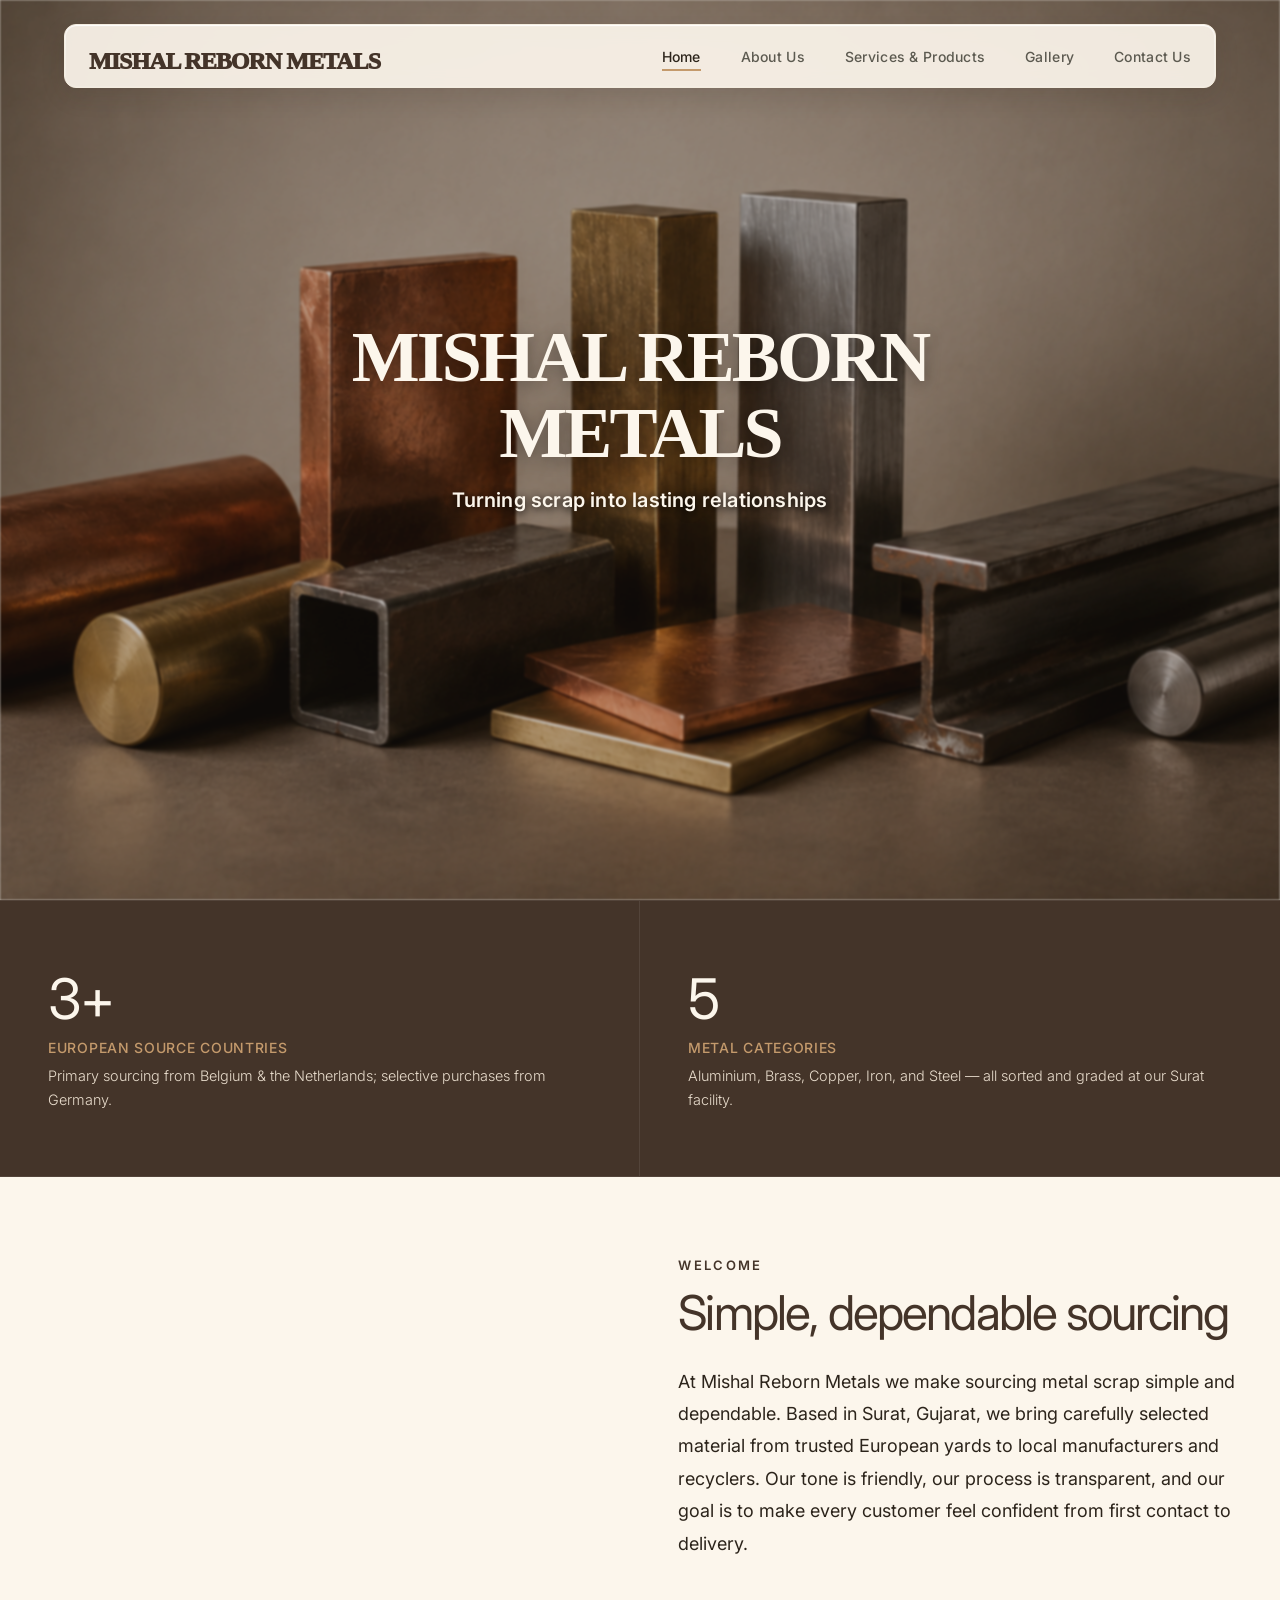
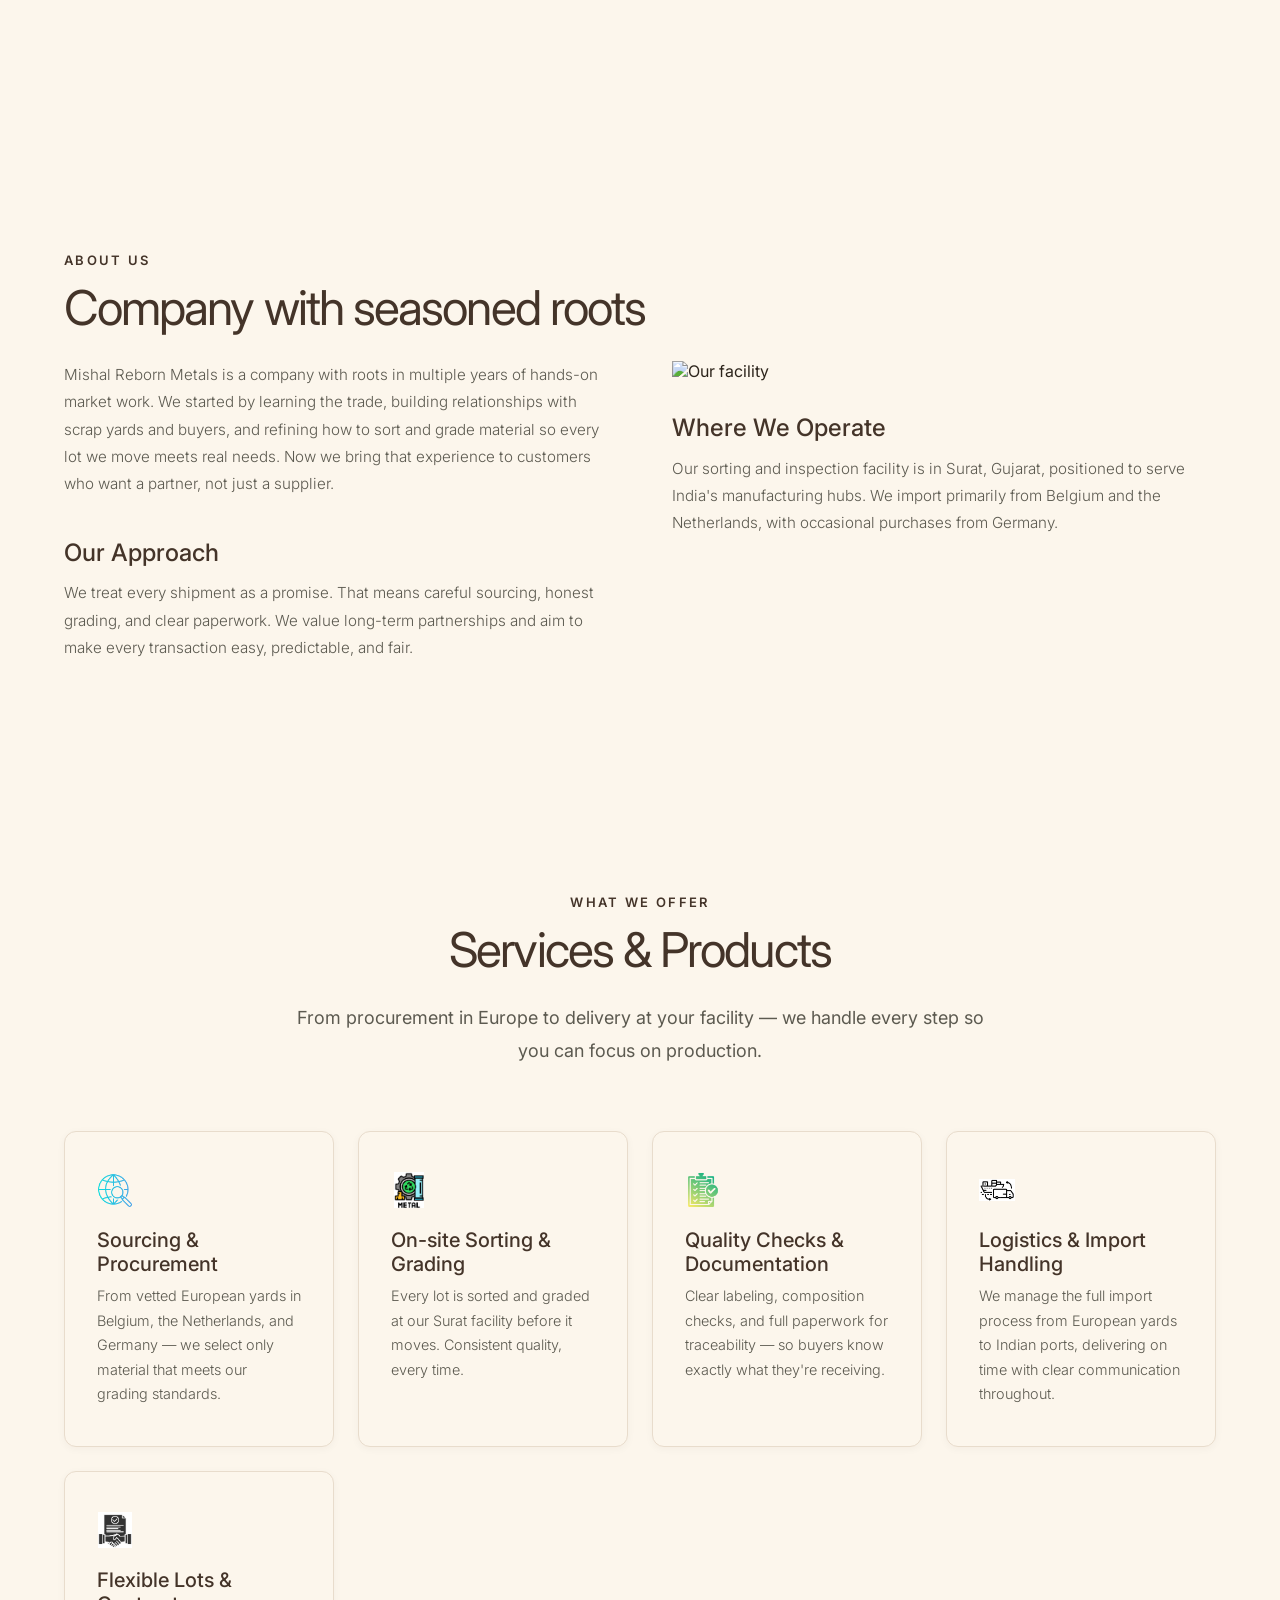
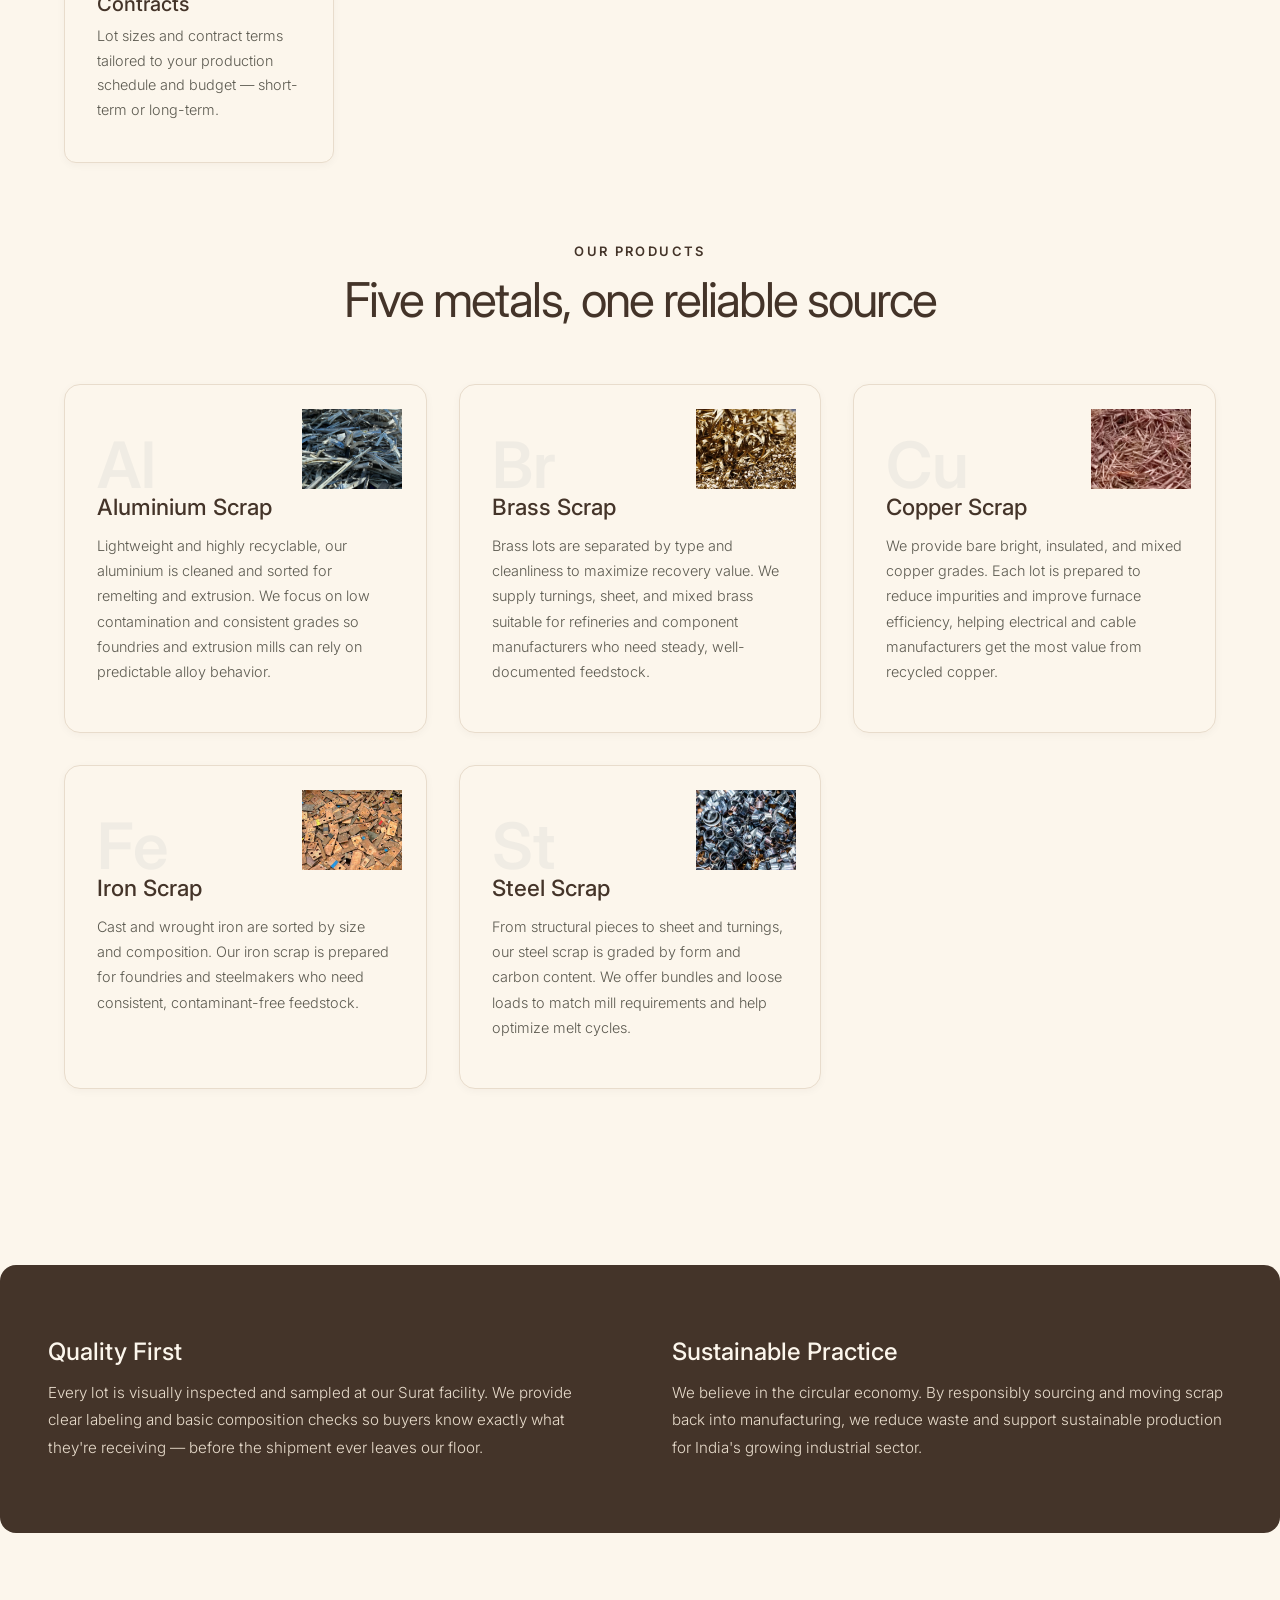
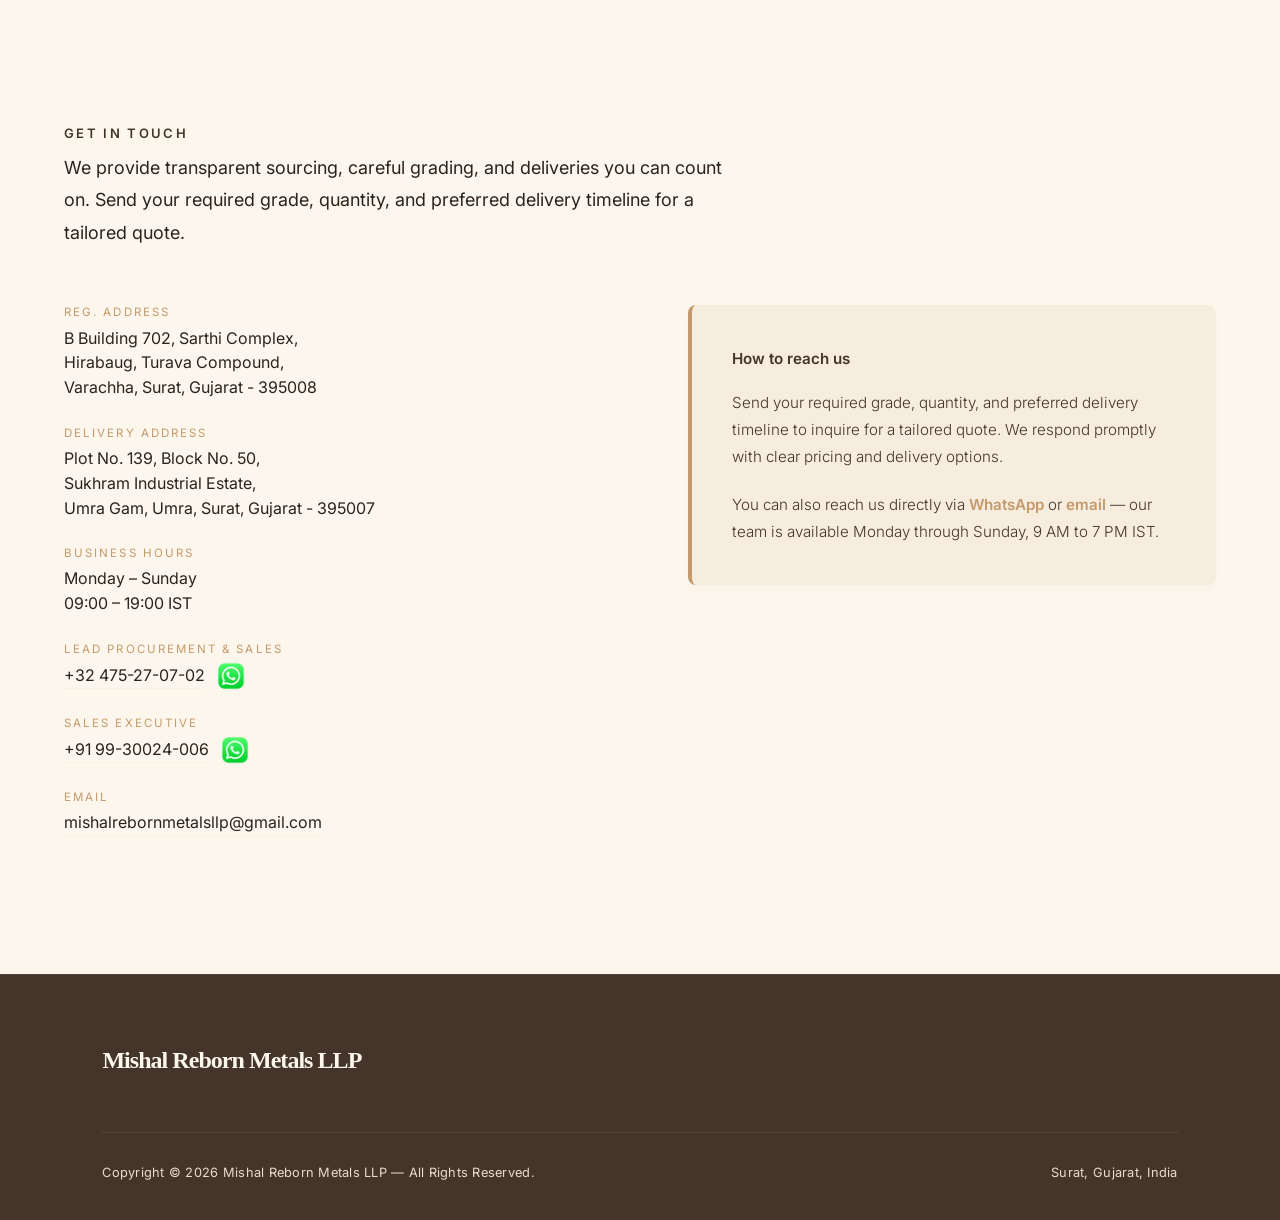
==== commit 7892ca20: "SEO optimization: configure canonical URLs, update sitemap to www subdomain, and add JSON-LD structu" ====
--- a/index.html
+++ b/index.html
@@ -2,19 +2,93 @@
 <html lang="en">
 <head>
   <meta charset="UTF-8" />
-  <meta name="viewport" content="width=device-width, initial-scale=1.0" />
-  <title>Mishal Reborn Metals LLP</title>
+  <meta name="viewport" content="width=device-width, initial-scale=1.0">
+  <meta name="google-site-verification" content="kThYdWwBBCknarOBAN4zZkqe6lKfKJcmcdVaSWdDbW4" />
+  <title>Mishal Reborn Metals | Premium Scrap Metal Sourcing & Export</title>
+  <meta name="description" content="Mishal Reborn Metals LLP - Expert scrap metal traders in Surat, India. We source high-quality Aluminium, Brass, Copper, Iron, and Steel scrap from Europe for sustainable industrial growth.">
+  <meta name="keywords" content="Mishal Reborn Metals, scrap metal India, metal recycling Surat, aluminium scrap, copper scrap, brass scrap, iron scrap, steel scrap, metal trading India">
+  <link rel="canonical" href="https://www.mishalrebornmetals.com/" />
+  
+  <!-- Open Graph / Facebook -->
+  <meta property="og:type" content="website">
+  <meta property="og:url" content="https://www.mishalrebornmetals.com/">
+  <meta property="og:title" content="Mishal Reborn Metals LLP | Premium Scrap Metal Sourcing">
+  <meta property="og:description" content="Turning scrap into lasting relationships. Sourcing premium metal scrap from Belgium, Netherlands, and Germany for India's industrial sector.">
+  <meta property="og:image" content="https://www.mishalrebornmetals.com/static/icons/logo.png">
+
+  <!-- Twitter -->
+  <meta property="twitter:card" content="summary_large_image">
+  <meta property="twitter:url" content="https://www.mishalrebornmetals.com/">
+  <meta property="twitter:title" content="Mishal Reborn Metals LLP | Premium Scrap Metal Sourcing">
+  <meta property="twitter:description" content="Turning scrap into lasting relationships. Sourcing premium metal scrap from Belgium, Netherlands, and Germany for India's industrial sector.">
+  <meta property="twitter:image" content="https://www.mishalrebornmetals.com/static/icons/logo.png">
+
   <link rel="preconnect" href="https://fonts.googleapis.com">
   <link rel="preconnect" href="https://fonts.gstatic.com" crossorigin>
   <link href="https://fonts.googleapis.com/css2?family=Inter:wght@300;400;500;600&family=Montserrat:wght@300;400;500;600;700&display=swap" rel="stylesheet">
   <link href="static/main_styles.css" rel="stylesheet" />
+
+  <!-- Structured Data (JSON-LD) for Rich Snippets & Sitelinks -->
+  <script type="application/ld+json">
+  {
+    "@context": "https://schema.org",
+    "@graph": [
+      {
+        "@type": "WebSite",
+        "@id": "https://www.mishalrebornmetals.com/#website",
+        "url": "https://www.mishalrebornmetals.com/",
+        "name": "Mishal Reborn Metals LLP",
+        "description": "Premium Scrap Metal Sourcing & Export",
+        "publisher": {
+          "@id": "https://www.mishalrebornmetals.com/#organization"
+        }
+      },
+      {
+        "@type": "LocalBusiness",
+        "@id": "https://www.mishalrebornmetals.com/#organization",
+        "name": "Mishal Reborn Metals LLP",
+        "url": "https://www.mishalrebornmetals.com/",
+        "logo": "https://www.mishalrebornmetals.com/static/icons/logo.png",
+        "image": "https://www.mishalrebornmetals.com/static/icons/logo.png",
+        "description": "Expert scrap metal traders in Surat, India. Sourcing high-quality Aluminium, Brass, Copper, Iron, and Steel scrap from Europe.",
+        "telephone": [
+          "+32475270702",
+          "+919930024006"
+        ],
+        "email": "mishalrebornmetalsllp@gmail.com",
+        "address": {
+          "@type": "PostalAddress",
+          "streetAddress": "B Building 702, Sarthi Complex, Hirabaug, Turava Compound, Varachha",
+          "addressLocality": "Surat",
+          "addressRegion": "Gujarat",
+          "postalCode": "395008",
+          "addressCountry": "IN"
+        },
+        "openingHoursSpecification": {
+          "@type": "OpeningHoursSpecification",
+          "dayOfWeek": [
+            "Monday",
+            "Tuesday",
+            "Wednesday",
+            "Thursday",
+            "Friday",
+            "Saturday",
+            "Sunday"
+          ],
+          "opens": "09:00",
+          "closes": "19:00"
+        }
+      }
+    ]
+  }
+  </script>
 </head>
 <body>
   
 <!-- simple & dependable or the current text
  2  -->
 <nav id="navbar">
-  <a class="nav-brand" href="#home">Mishal Reborn Metals</a>
+  <a class="nav-brand" href="#home">MISHAL REBORN METALS</a>
   <button class="nav-toggle" id="navToggle" onclick="toggleNav()" aria-label="Menu">
     <span></span><span></span><span></span>
   </button>
--- a/static/main_styles.css
+++ b/static/main_styles.css
@@ -174,7 +174,7 @@
 .nav-brand {
   font-family: 'Pristina';
   font-size: 24px; /* Logo size 2xl (24px) */
-  font-weight: 600; /* weight 600 */
+  font-weight: 1000; /* weight 600 */
   letter-spacing: -0.04em; /* tracking -0.04em */
   color: var(--sage-dark);
   padding-top: 11px;
@@ -751,7 +751,7 @@
   flex-wrap: wrap;
 }
 .footer-brand {
-  font-family: var(--font-sans);
+  font-family: 'Pristina';
   font-size: 1.5rem; /* Logo size 24px */
   font-weight: 600;
   letter-spacing: -0.04em;
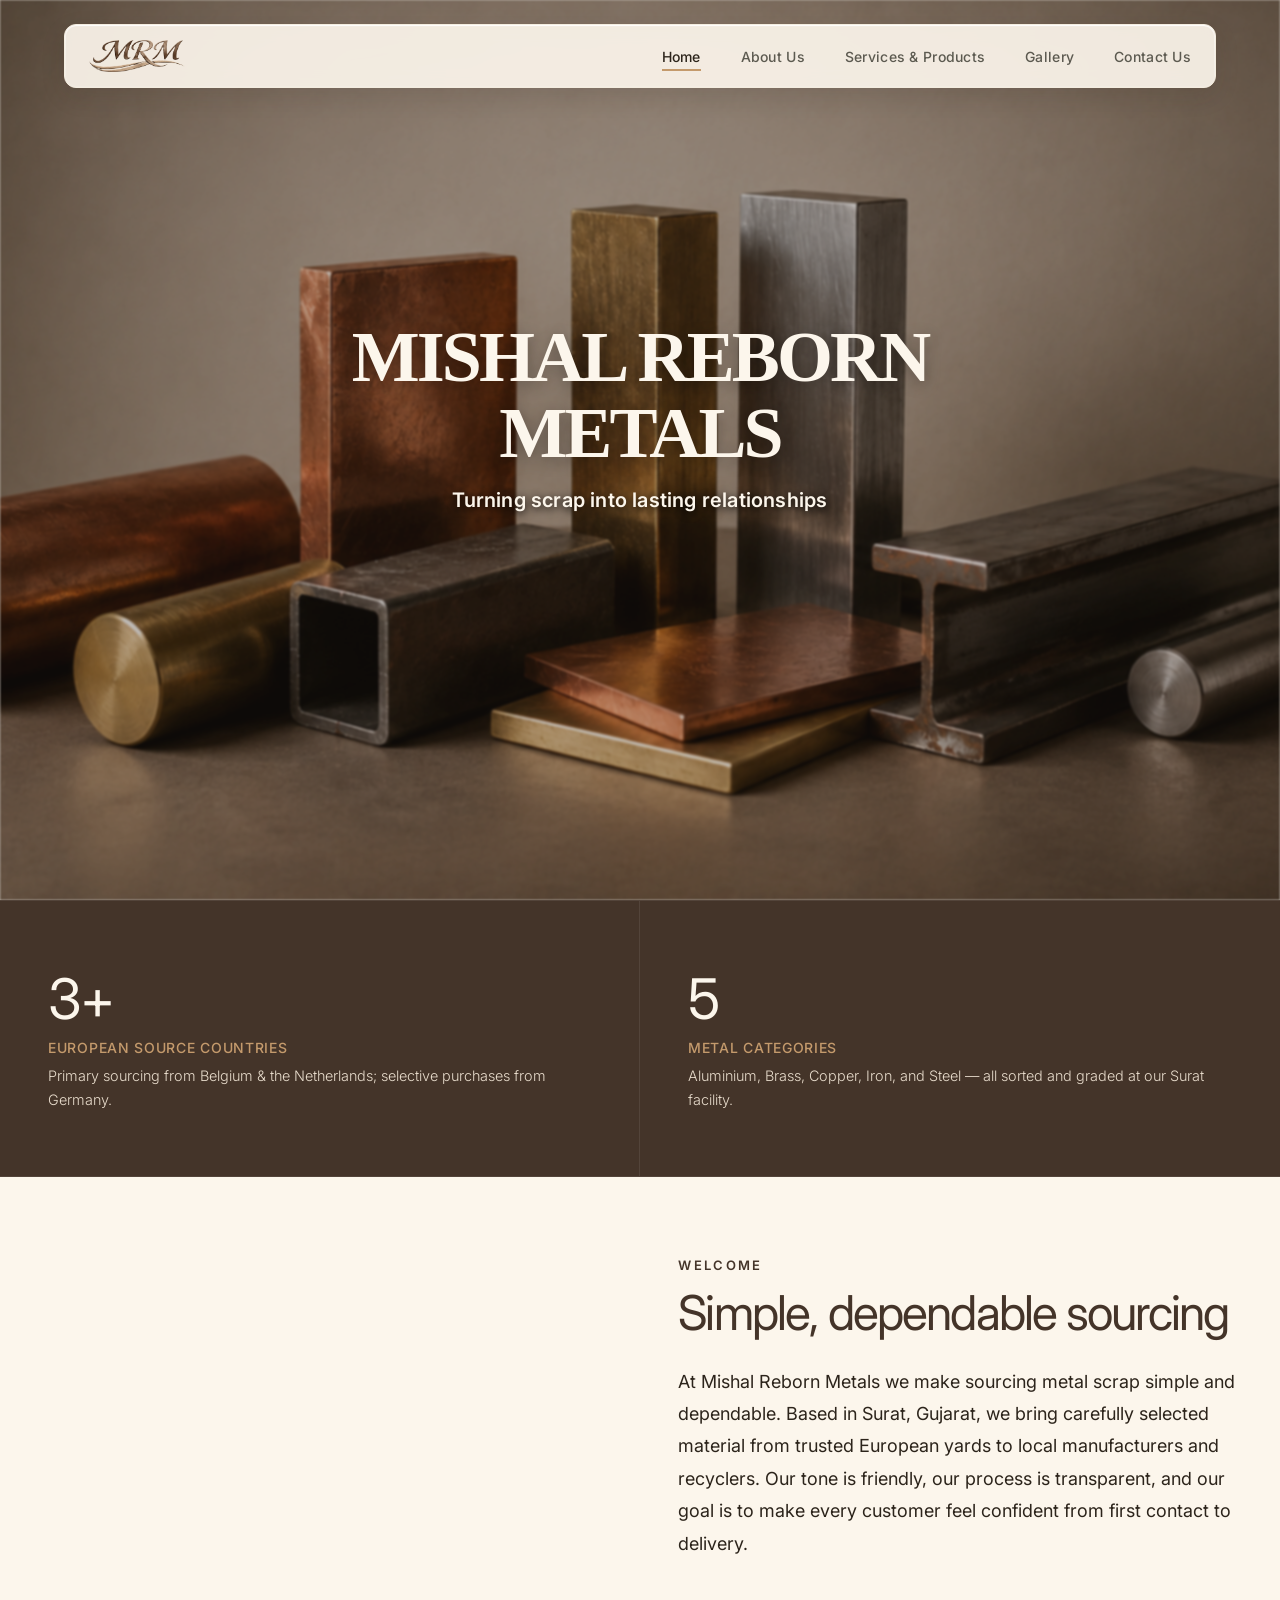
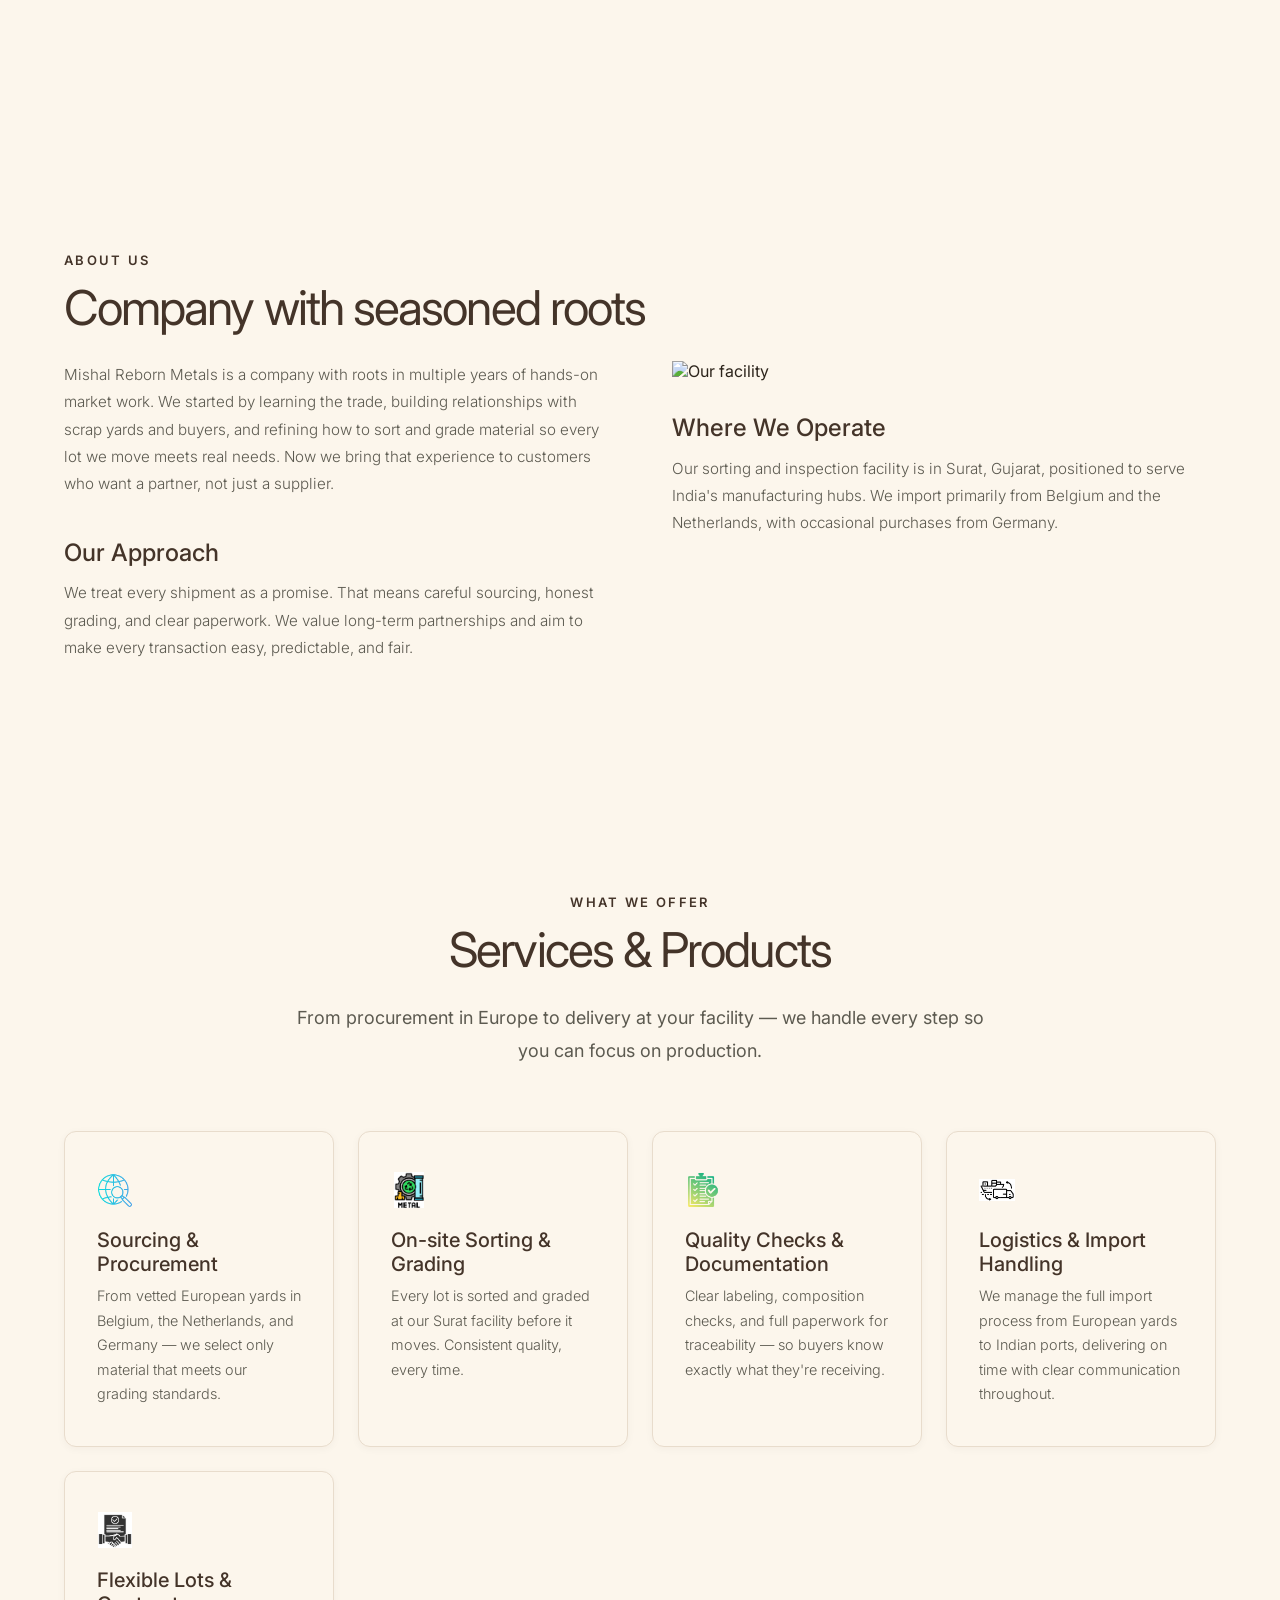
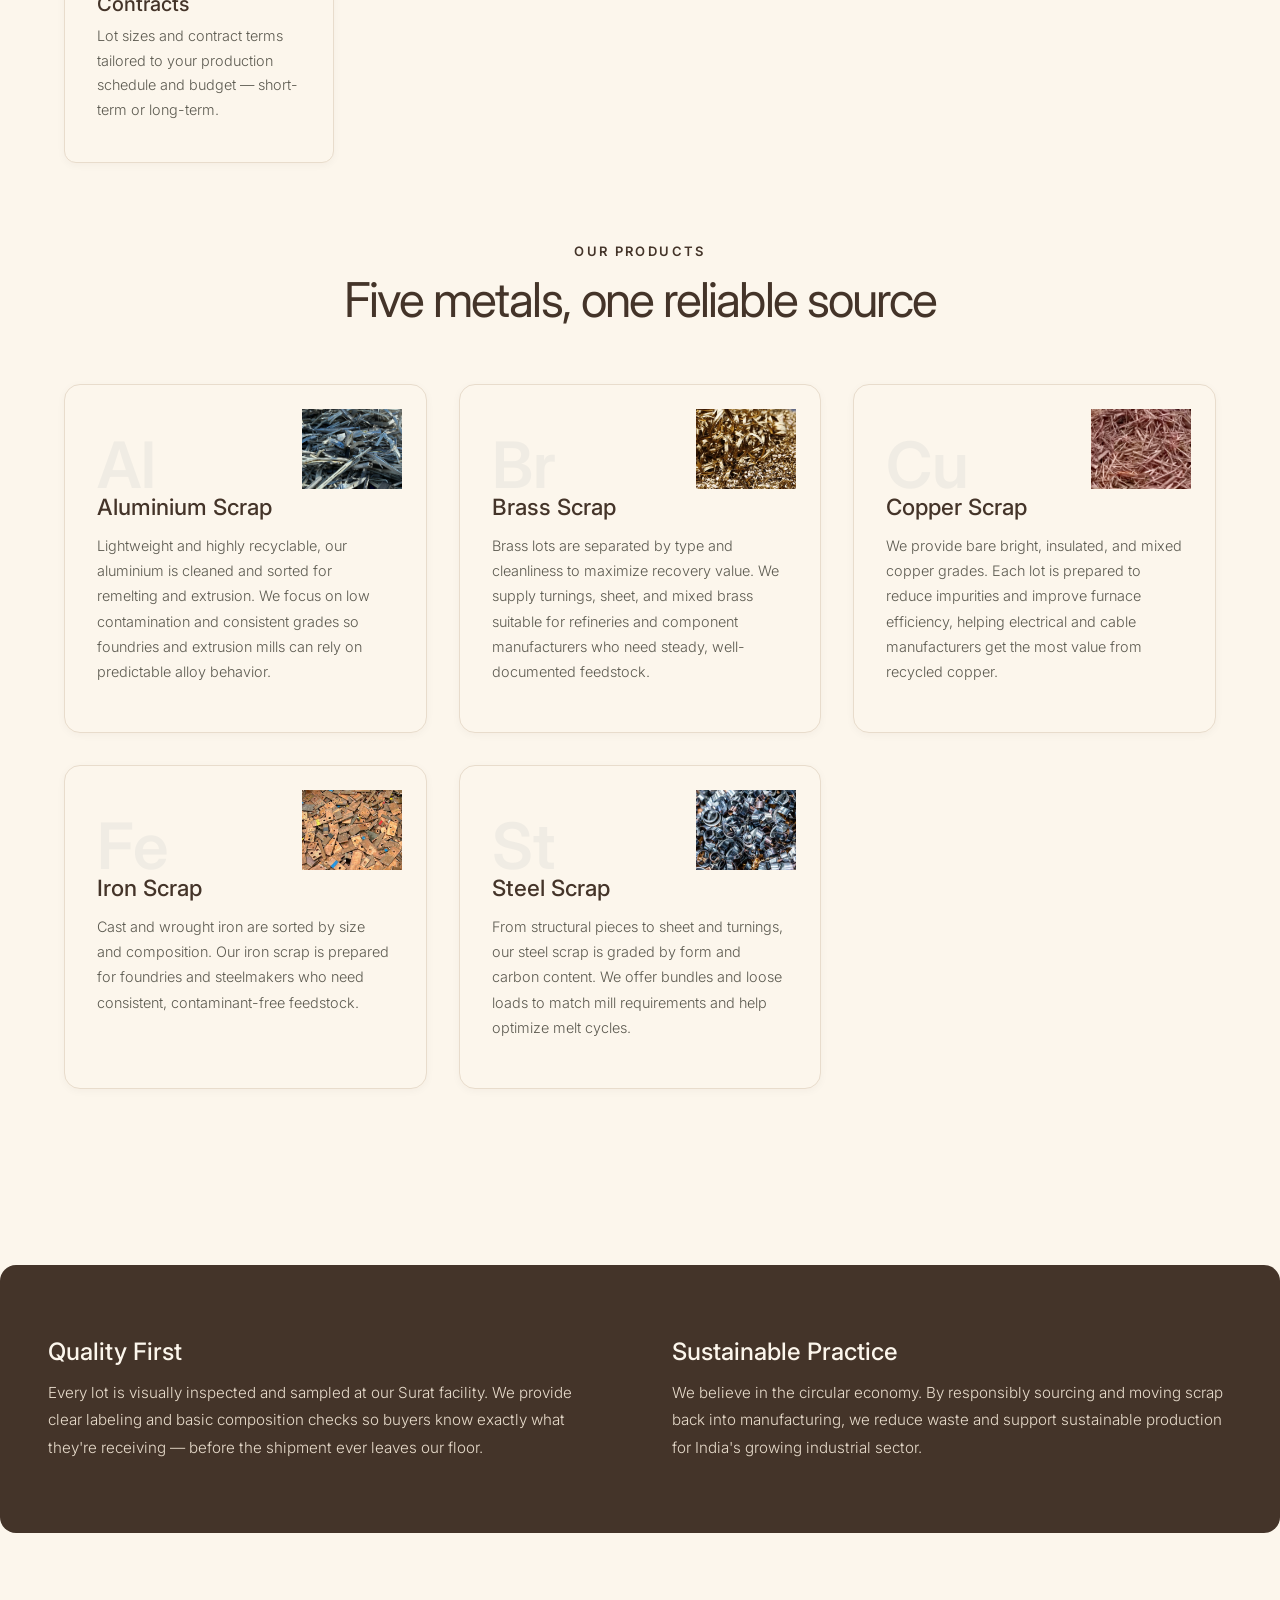
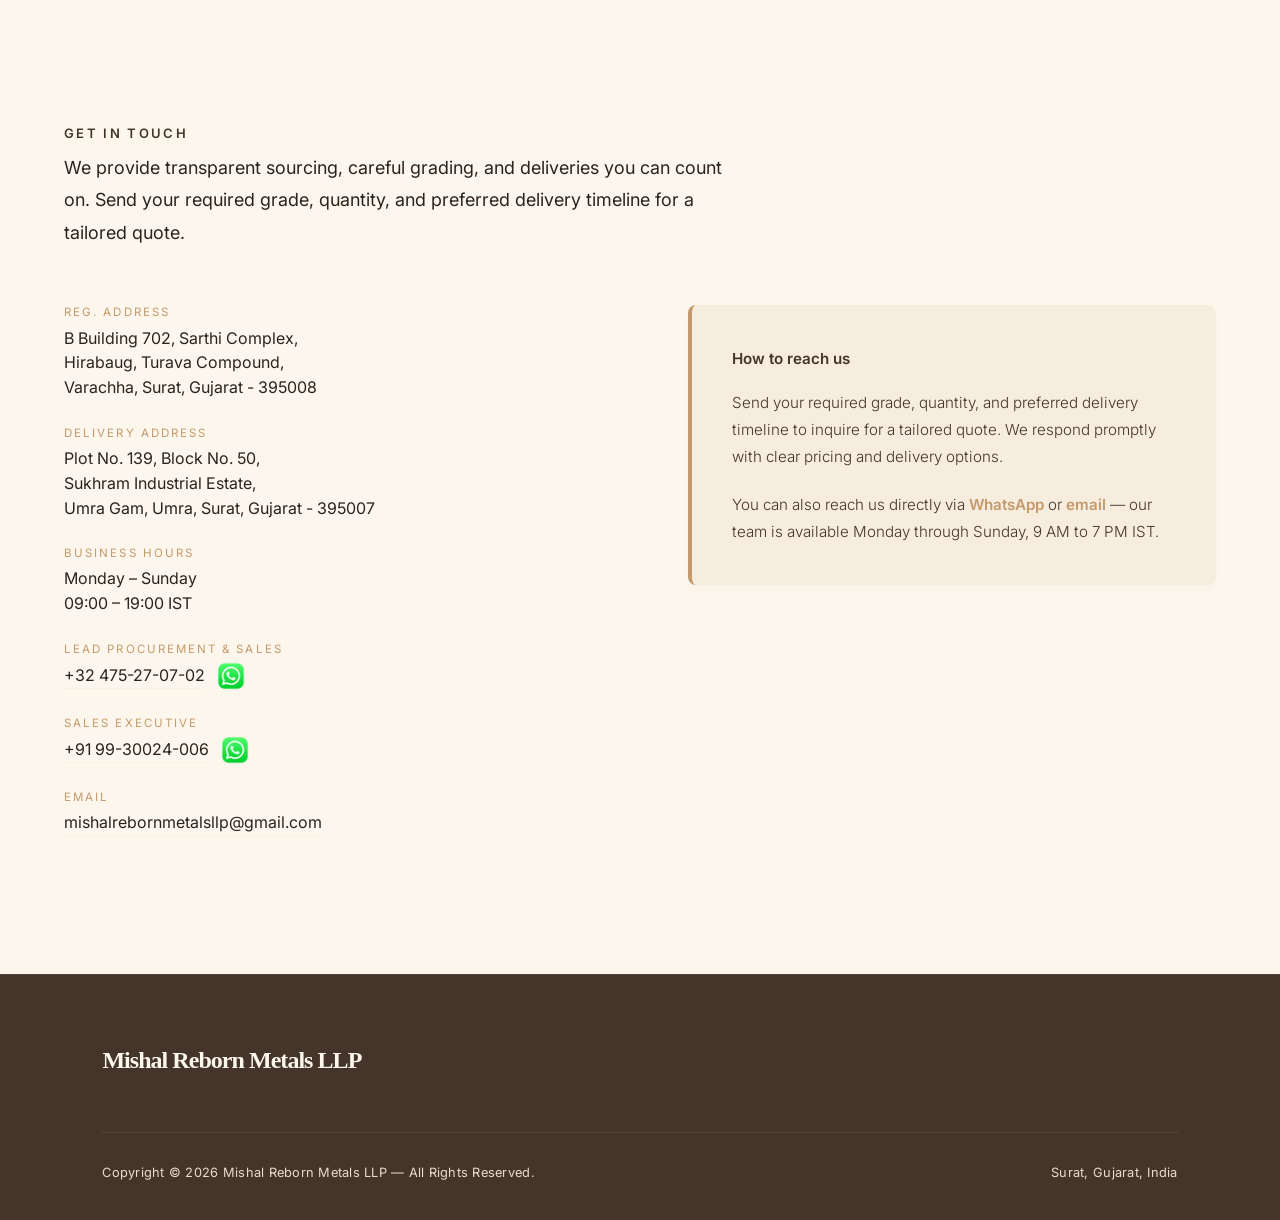
==== commit 789a5cbd: "Update gallery layout to vertical asymmetric showcase and unify mobile navbar colors" ====
--- a/index.html
+++ b/index.html
@@ -27,6 +27,9 @@
   <link rel="preconnect" href="https://fonts.gstatic.com" crossorigin>
   <link href="https://fonts.googleapis.com/css2?family=Inter:wght@300;400;500;600&family=Montserrat:wght@300;400;500;600;700&display=swap" rel="stylesheet">
   <link href="static/main_styles.css" rel="stylesheet" />
+  <link rel="shortcut icon" href="favicon.ico" type="image/x-icon">
+  <link rel="icon" type="image/png" href="static/icons/favicon.png">
+  <link rel="apple-touch-icon" href="static/icons/favicon.png">
 
   <!-- Structured Data (JSON-LD) for Rich Snippets & Sitelinks -->
   <script type="application/ld+json">
@@ -88,7 +91,9 @@
 <!-- simple & dependable or the current text
  2  -->
 <nav id="navbar">
-  <a class="nav-brand" href="#home">MISHAL REBORN METALS</a>
+  <a class="nav-brand" href="#home">
+    <img src="static/icons/logo1.png" alt="Mishal Reborn Metals Logo">
+  </a>
   <button class="nav-toggle" id="navToggle" onclick="toggleNav()" aria-label="Menu">
     <span></span><span></span><span></span>
   </button>
--- a/static/main_styles.css
+++ b/static/main_styles.css
@@ -172,17 +172,19 @@
 }
 
 .nav-brand {
-  font-family: 'Pristina';
-  font-size: 24px; /* Logo size 2xl (24px) */
-  font-weight: 1000; /* weight 600 */
-  letter-spacing: -0.04em; /* tracking -0.04em */
-  color: var(--sage-dark);
-  padding-top: 11px;
+  display: flex;
+  align-items: center;
   text-decoration: none;
   cursor: pointer;
   z-index: 10;
   transition: opacity 0.2s ease;
-  display: inline-block;
+}
+.nav-brand img {
+  height: 33px; /* Increased logo height to 72px to overflow the 64px navbar bounds elegantly */
+  width: auto;
+  max-width: 100%;
+  object-fit: contain;
+  display: block;
 }
 .nav-brand:hover {
   opacity: 0.8;
@@ -537,58 +539,114 @@
   color: var(--color-metallic-silver);
 }
 
-/* ===== GALLERY ===== */
-.gallery-grid {
-  display: grid;
-  grid-template-columns: repeat(3, 1fr);
-  grid-auto-rows: 260px;
-  gap: 6px;
-}
-
-.gallery-item {
+/* ===== VERTICAL ASYMMETRIC GALLERY SHOWCASE ===== */
+.gallery-showcase {
+  max-width: 1200px;
+  margin: 0 auto;
+  padding: 6rem 2rem 12rem;
+  display: flex;
+  flex-direction: column;
+  gap: 12rem; /* Generous whitespace between images */
+}
+
+.showcase-card {
+  display: flex;
+  flex-direction: column;
   position: relative;
+  width: 100%;
+  cursor: pointer;
+  
+  /* Scroll Entry Reveal animation (Intersection Observer fallback triggers class addition) */
+  opacity: 0;
+  transform: translateY(40px);
+  transition: opacity 1.2s cubic-bezier(0.16, 1, 0.3, 1), transform 1.2s cubic-bezier(0.16, 1, 0.3, 1);
+}
+
+.showcase-card.visible {
+  opacity: 1;
+  transform: translateY(0);
+}
+
+/* Asymmetric alignments & widths */
+.showcase-card.card-full {
+  width: 100%;
+}
+
+.showcase-card.card-left {
+  width: 60%;
+  align-self: flex-start;
+}
+
+.showcase-card.card-right {
+  width: 60%;
+  align-self: flex-end;
+}
+
+.showcase-card .image-wrapper {
+  width: 100%;
+  aspect-ratio: 16 / 9;
   overflow: hidden;
+  position: relative;
   background: var(--color-metallic-silver);
 }
 
-.gallery-wide { grid-column: span 2; }
-.gallery-tall { grid-row: span 2; }
-.gallery-feature { grid-column: span 3; grid-row: span 1; height: 340px; }
-
-.gallery-item img {
+.showcase-card.card-left .image-wrapper,
+.showcase-card.card-right .image-wrapper {
+  aspect-ratio: 4 / 3;
+}
+
+.showcase-card img {
   width: 100%;
   height: 100%;
   object-fit: cover;
   display: block;
-  transition: transform 0.5s ease, filter 0.4s ease;
-  filter: saturate(0.85);
-}
-.gallery-item:hover img {
-  transform: scale(1.04);
+  transition: transform 0.8s cubic-bezier(0.16, 1, 0.3, 1), filter 0.6s ease;
+  filter: saturate(0.8);
+}
+
+.showcase-card:hover img {
+  transform: scale(1.03);
   filter: saturate(1);
 }
 
-.gallery-caption {
-  position: absolute;
-  bottom: 0; left: 0; right: 0;
-  padding: 0.9rem 1.1rem 0.8rem;
-  background: linear-gradient(to top, rgba(0, 0, 0, 0.7) 0%, transparent 100%);
-  font-family: var(--font-sans);
-  font-size: 0.75rem;
+/* Text Overlay & Info */
+.showcase-info {
+  margin-top: 1.5rem;
+  display: flex;
+  align-items: baseline;
+  justify-content: space-between;
+  border-bottom: 1px solid rgba(0, 0, 0, 0.08);
+  padding-bottom: 1rem;
+}
+
+.showcase-title-group {
+  display: flex;
+  align-items: baseline;
+  gap: 1rem;
+}
+
+.showcase-number {
+  font-family: var(--font-sans);
+  font-size: 0.85rem;
+  font-weight: 400;
+  color: var(--sage);
+  letter-spacing: 0.1em;
+}
+
+.showcase-title {
+  font-family: 'Montserrat', sans-serif;
+  font-weight: 500;
+  font-size: clamp(1.25rem, 2vw, 1.75rem);
+  color: var(--text-main);
+  letter-spacing: -0.01em;
+}
+
+.showcase-desc {
+  font-family: var(--font-sans);
+  font-size: 0.8rem;
+  text-transform: uppercase;
   letter-spacing: 0.15em;
-  text-transform: uppercase;
-  color: rgba(255, 255, 255, 0.9);
-  transform: translateY(4px);
-  opacity: 0;
-  transition: opacity 0.3s, transform 0.3s;
-}
-.gallery-item:hover .gallery-caption {
-  opacity: 1;
-  transform: translateY(0);
-}
-.gallery-caption-feature {
-  font-size: 0.85rem;
-  letter-spacing: 0.14em;
+  color: var(--text-muted);
 }
 
 /* ===== LIGHTBOX ===== */
@@ -789,13 +847,14 @@
     flex-direction: column;
     position: absolute;
     top: 64px; left: 0; right: 0;
-    background: rgba(0, 0, 0, 0.95);
+    background: rgba(252, 246, 236, 0.96);
     backdrop-filter: blur(12px);
     -webkit-backdrop-filter: blur(12px);
     border-radius: 12px;
     padding: 1.5rem 5%;
     gap: 1.2rem;
-    box-shadow: 0 8px 32px rgba(0, 0, 0, 0.35);
+    box-shadow: 0 8px 32px rgba(44, 36, 27, 0.15);
+    border: 1px solid var(--border-hairline);
   }
   .nav-links.open { display: flex; }
   .nav-toggle { display: flex; }
@@ -820,21 +879,21 @@
   }
   .qa-banner { grid-template-columns: 1fr; gap: 2rem; }
   .footer-top { flex-direction: column; }
-  .gallery-grid {
-    grid-template-columns: repeat(2, 1fr);
-    grid-auto-rows: 220px;
-  }
-  .gallery-wide { grid-column: span 2; }
-  .gallery-tall { grid-row: span 1; }
-  .gallery-feature { grid-column: span 2; }
+  .gallery-showcase {
+    gap: 6rem;
+    padding: 4rem 1.5rem 8rem;
+  }
+  .showcase-card.card-left,
+  .showcase-card.card-right {
+    width: 100%;
+  }
+  .showcase-card .image-wrapper {
+    aspect-ratio: 16 / 10 !important;
+  }
 }
 @media (max-width: 600px) {
   .products-grid { grid-template-columns: 1fr; }
   .services-list { grid-template-columns: 1fr; }
-  .gallery-grid {
-    grid-template-columns: 1fr;
-    grid-auto-rows: 200px;
-  }
   .section {
     padding: 4rem 1.25rem;
   }
@@ -871,7 +930,4 @@
   .map-wrapper iframe {
     aspect-ratio: 4 / 3;
   }
-  .gallery-wide,
-  .gallery-tall,
-  .gallery-feature { grid-column: span 1; grid-row: span 1; height: 200px; }
 }
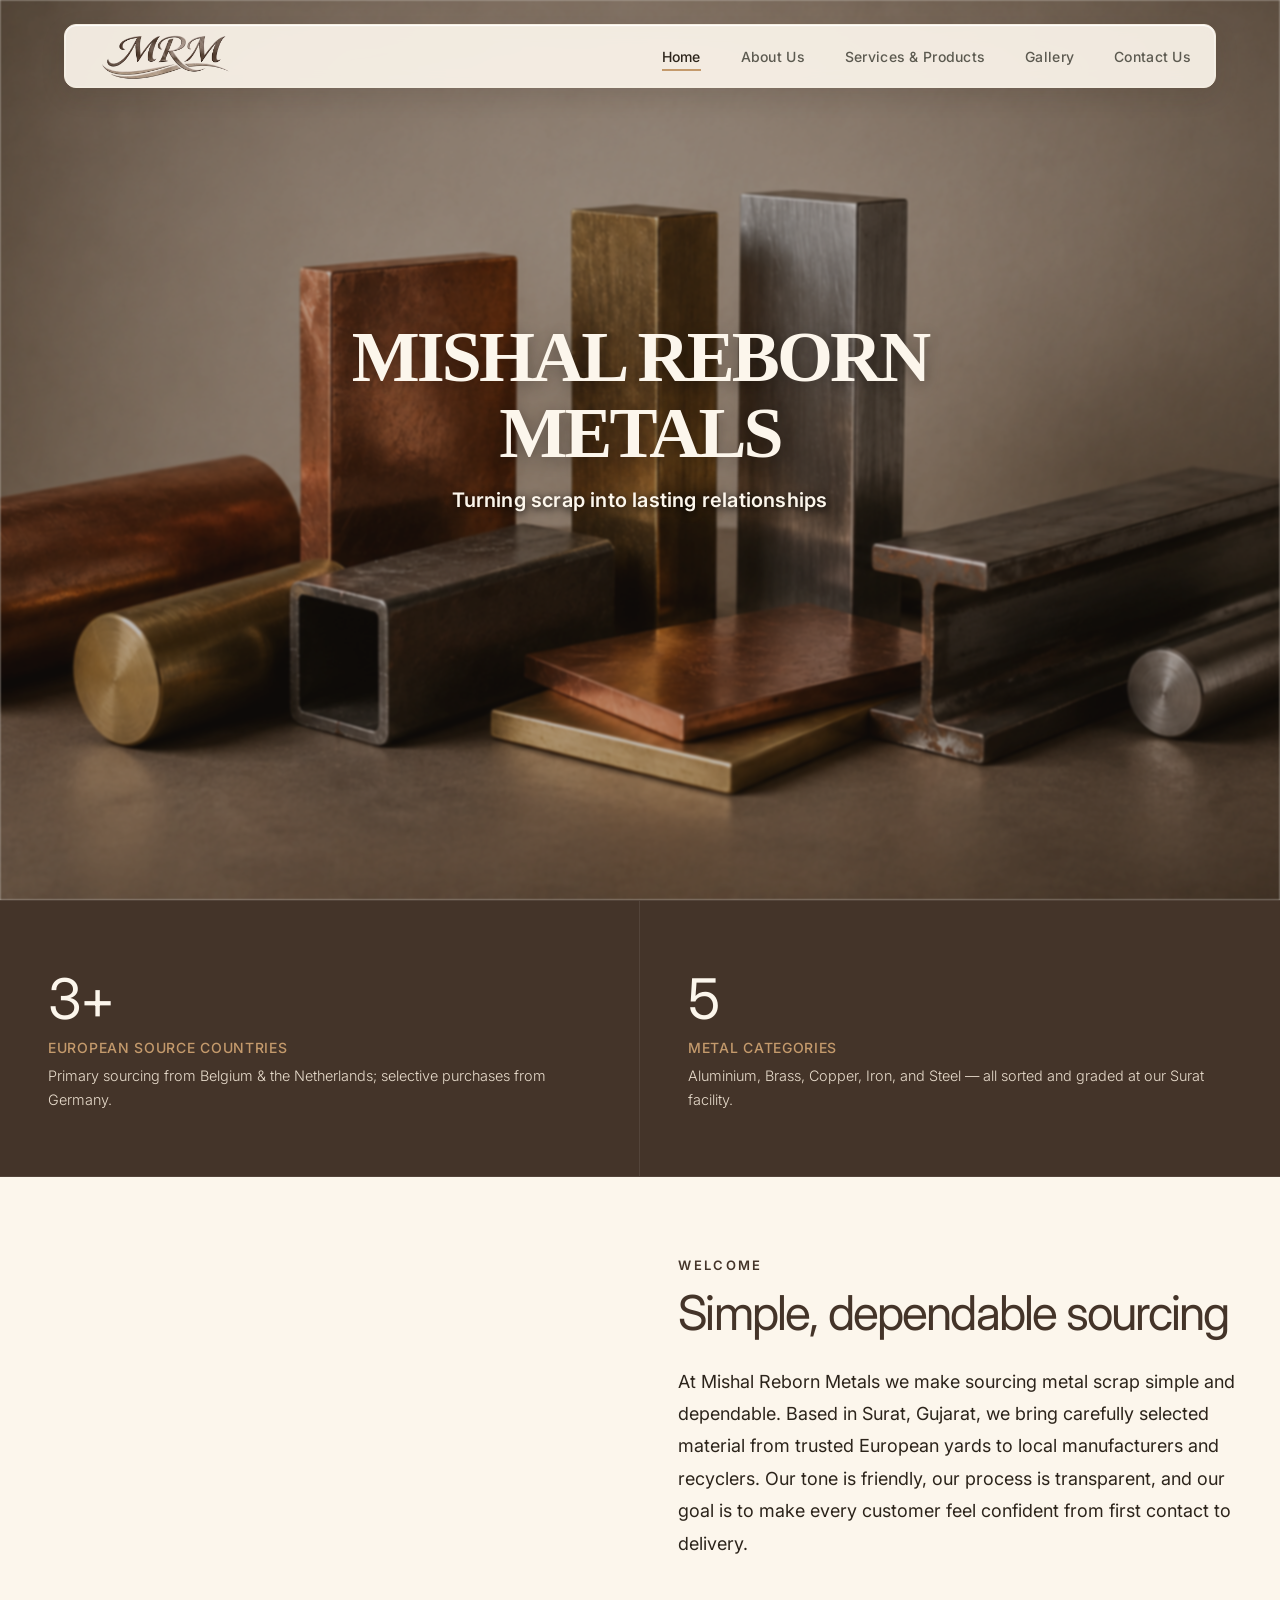
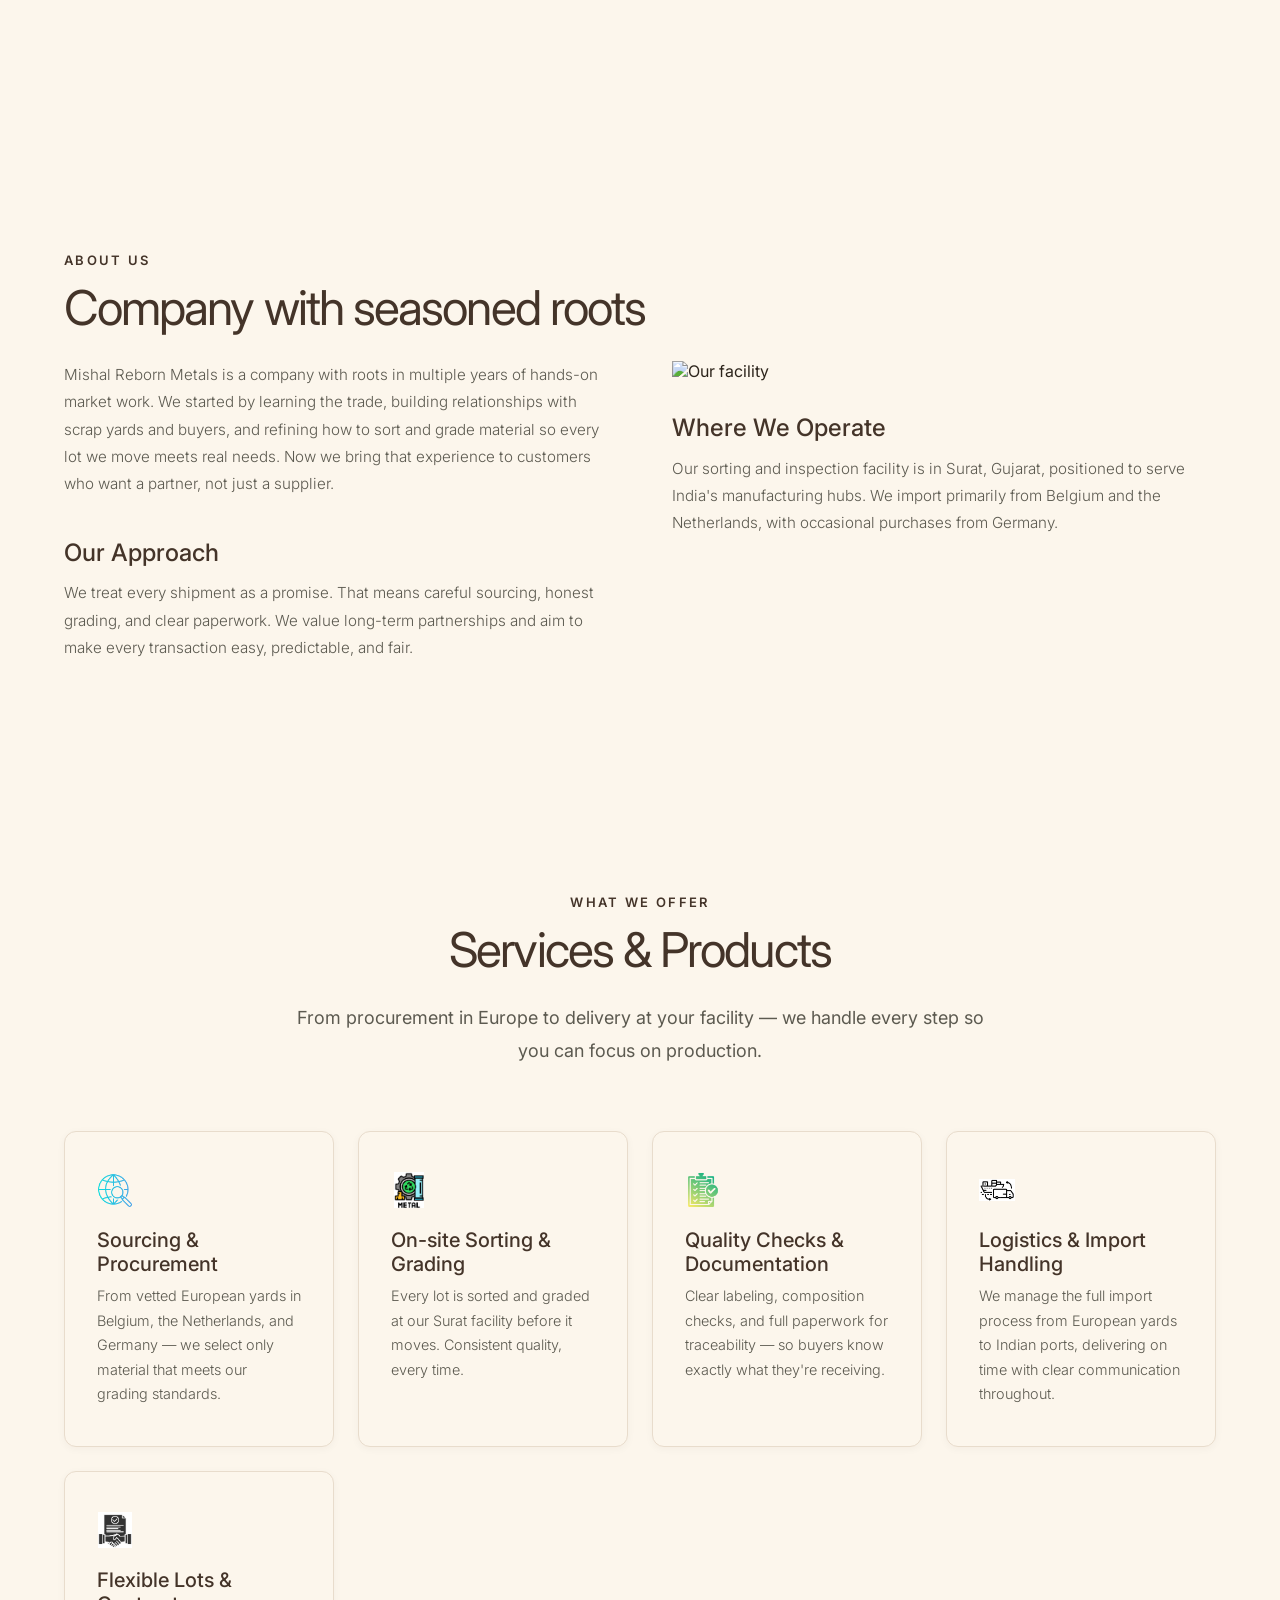
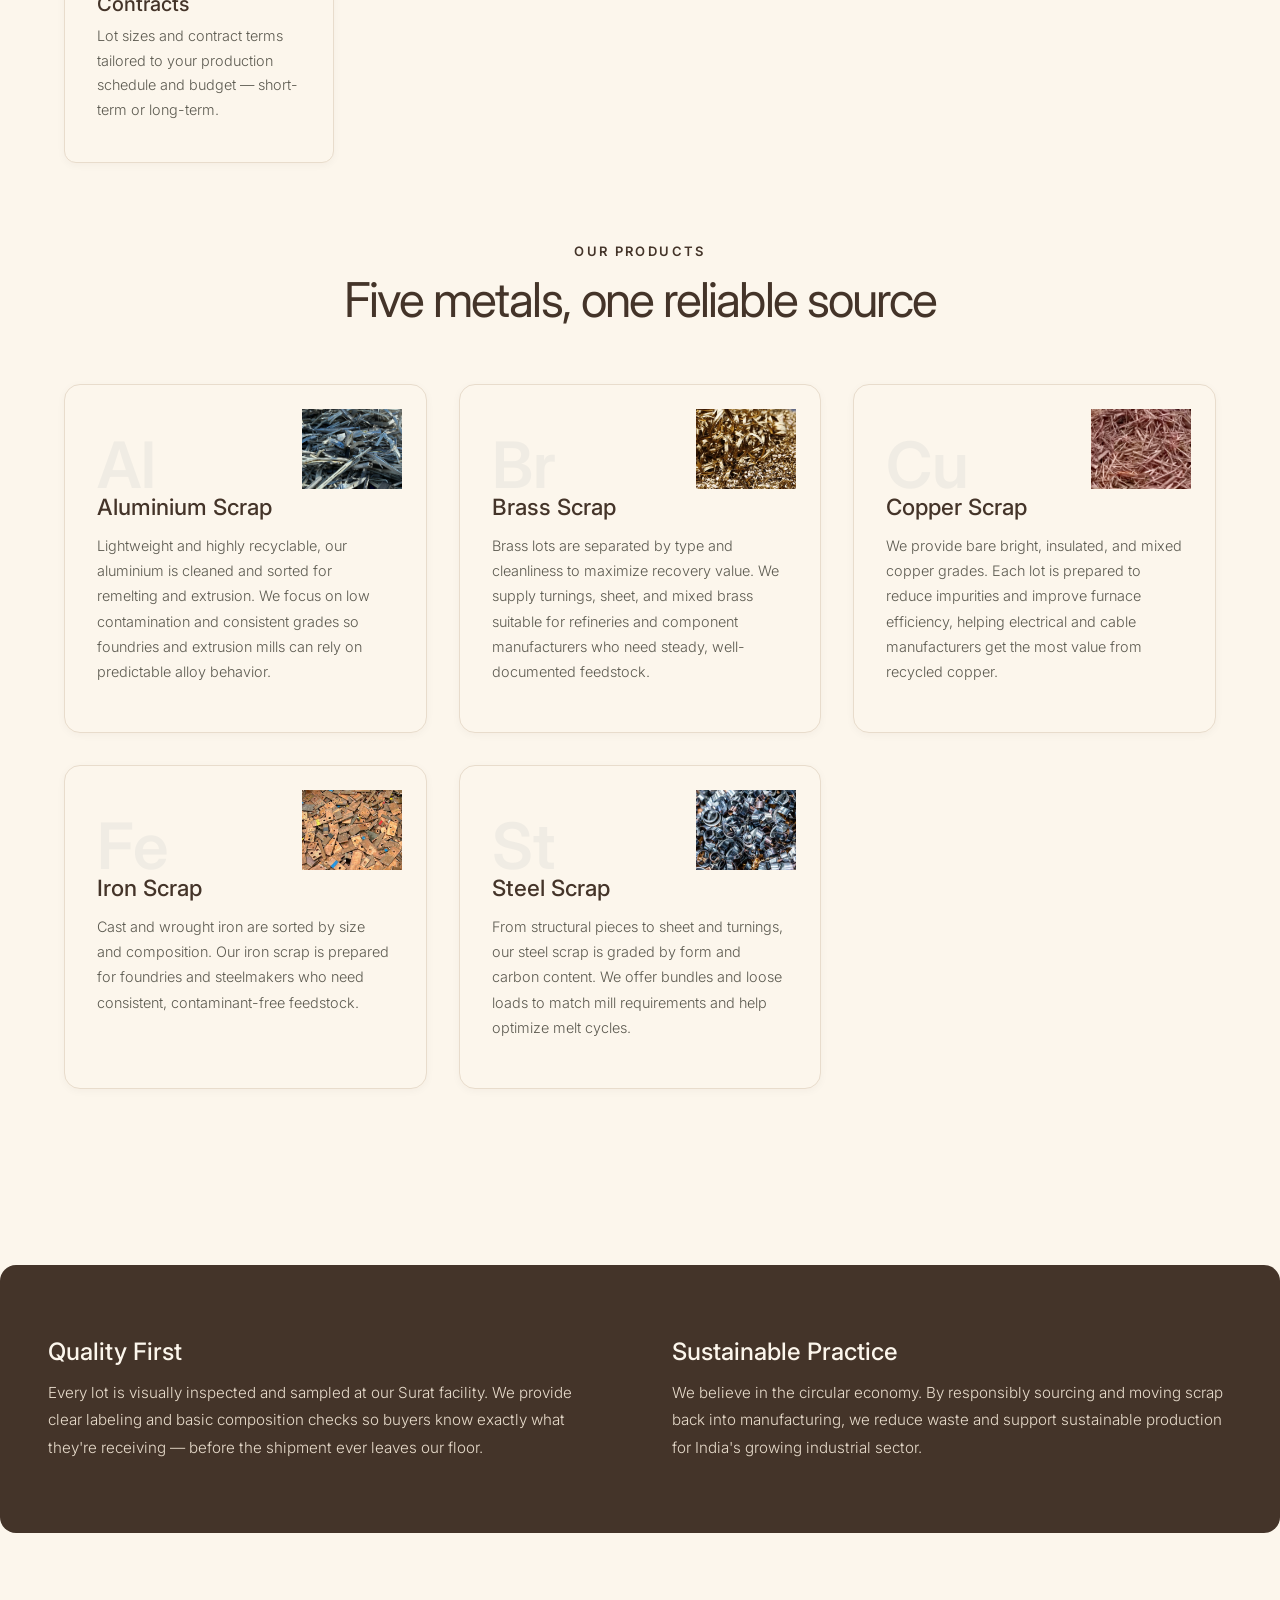
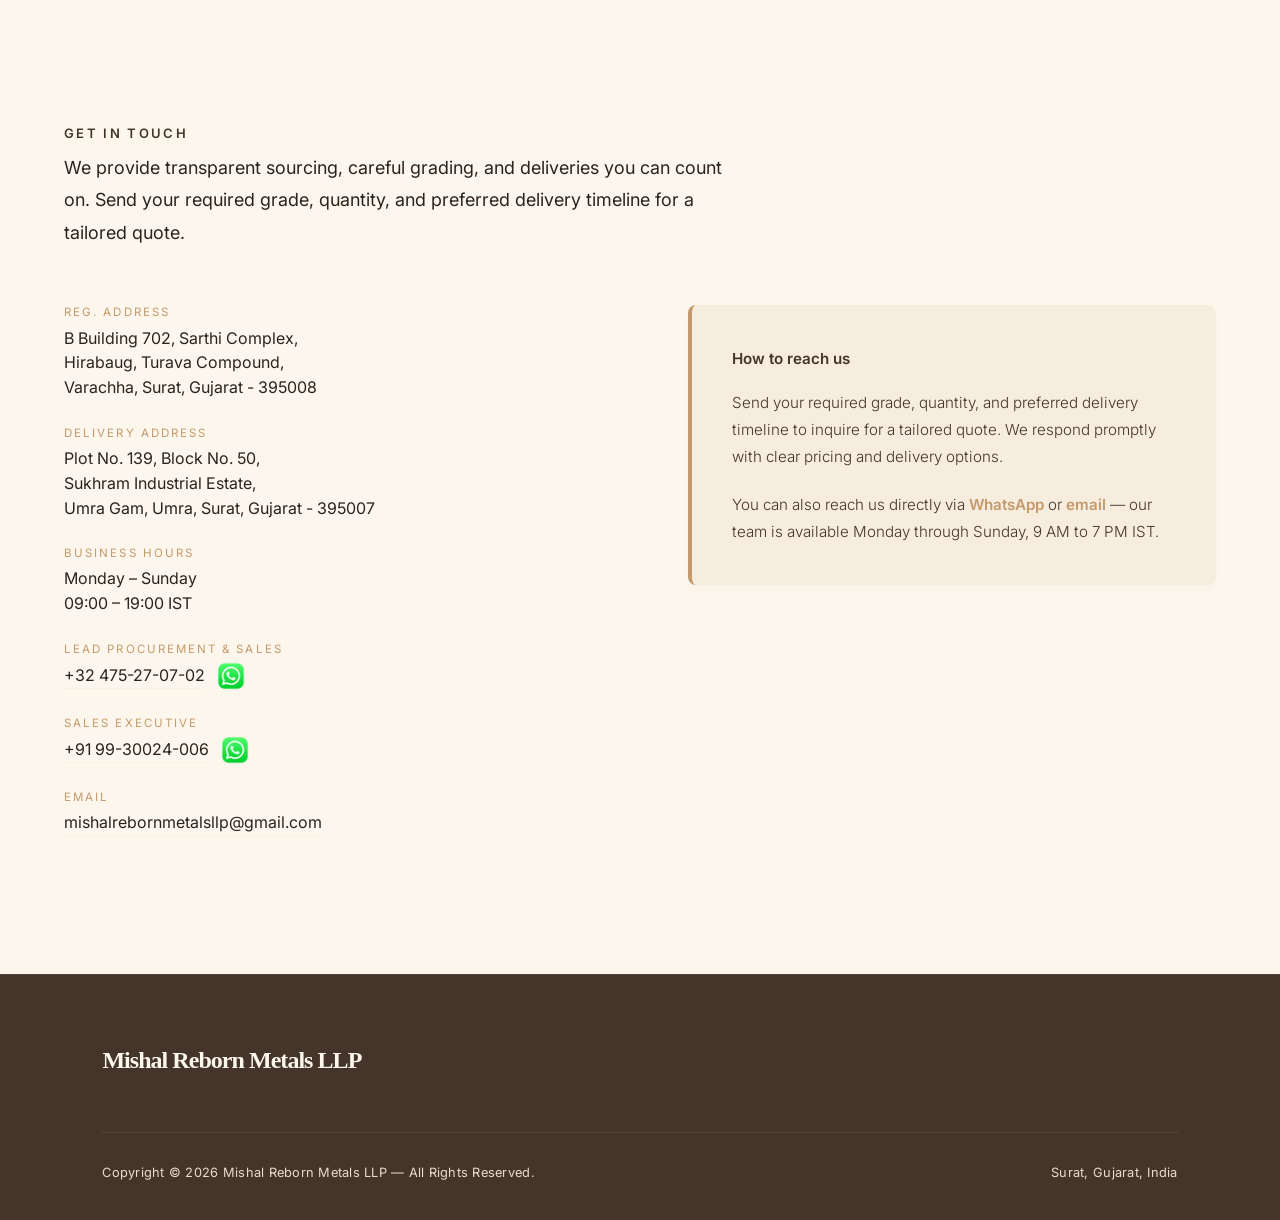
==== commit b2551e75: "feat: update favicons from cropped logo emblem and clean up old icon assets" ====
--- a/index.html
+++ b/index.html
@@ -4,7 +4,7 @@
   <meta charset="UTF-8" />
   <meta name="viewport" content="width=device-width, initial-scale=1.0">
   <meta name="google-site-verification" content="kThYdWwBBCknarOBAN4zZkqe6lKfKJcmcdVaSWdDbW4" />
-  <title>Mishal Reborn Metals | Premium Scrap Metal Sourcing & Export</title>
+  <title>Mishal Reborn Metals | Scrap Metal Sourcing & Export</title>
   <meta name="description" content="Mishal Reborn Metals LLP - Expert scrap metal traders in Surat, India. We source high-quality Aluminium, Brass, Copper, Iron, and Steel scrap from Europe for sustainable industrial growth.">
   <meta name="keywords" content="Mishal Reborn Metals, scrap metal India, metal recycling Surat, aluminium scrap, copper scrap, brass scrap, iron scrap, steel scrap, metal trading India">
   <link rel="canonical" href="https://www.mishalrebornmetals.com/" />
@@ -12,15 +12,15 @@
   <!-- Open Graph / Facebook -->
   <meta property="og:type" content="website">
   <meta property="og:url" content="https://www.mishalrebornmetals.com/">
-  <meta property="og:title" content="Mishal Reborn Metals LLP | Premium Scrap Metal Sourcing">
-  <meta property="og:description" content="Turning scrap into lasting relationships. Sourcing premium metal scrap from Belgium, Netherlands, and Germany for India's industrial sector.">
+  <meta property="og:title" content="Mishal Reborn Metals LLP | Scrap Metal Sourcing">
+  <meta property="og:description" content="Turning scrap into lasting relationships. Sourcing metal scrap from Belgium, Netherlands, and Germany for India's industrial sector.">
   <meta property="og:image" content="https://www.mishalrebornmetals.com/static/icons/logo.png">
 
   <!-- Twitter -->
   <meta property="twitter:card" content="summary_large_image">
   <meta property="twitter:url" content="https://www.mishalrebornmetals.com/">
-  <meta property="twitter:title" content="Mishal Reborn Metals LLP | Premium Scrap Metal Sourcing">
-  <meta property="twitter:description" content="Turning scrap into lasting relationships. Sourcing premium metal scrap from Belgium, Netherlands, and Germany for India's industrial sector.">
+  <meta property="twitter:title" content="Mishal Reborn Metals LLP | Scrap Metal Sourcing">
+  <meta property="twitter:description" content="Turning scrap into lasting relationships. Sourcing metal scrap from Belgium, Netherlands, and Germany for India's industrial sector.">
   <meta property="twitter:image" content="https://www.mishalrebornmetals.com/static/icons/logo.png">
 
   <link rel="preconnect" href="https://fonts.googleapis.com">
@@ -41,7 +41,7 @@
         "@id": "https://www.mishalrebornmetals.com/#website",
         "url": "https://www.mishalrebornmetals.com/",
         "name": "Mishal Reborn Metals LLP",
-        "description": "Premium Scrap Metal Sourcing & Export",
+        "description": "Scrap Metal Sourcing & Export",
         "publisher": {
           "@id": "https://www.mishalrebornmetals.com/#organization"
         }
--- a/static/main_styles.css
+++ b/static/main_styles.css
@@ -180,7 +180,7 @@
   transition: opacity 0.2s ease;
 }
 .nav-brand img {
-  height: 33px; /* Increased logo height to 72px to overflow the 64px navbar bounds elegantly */
+  height: 120px; /* Increased logo height to 72px to overflow the 64px navbar bounds elegantly */
   width: auto;
   max-width: 100%;
   object-fit: contain;
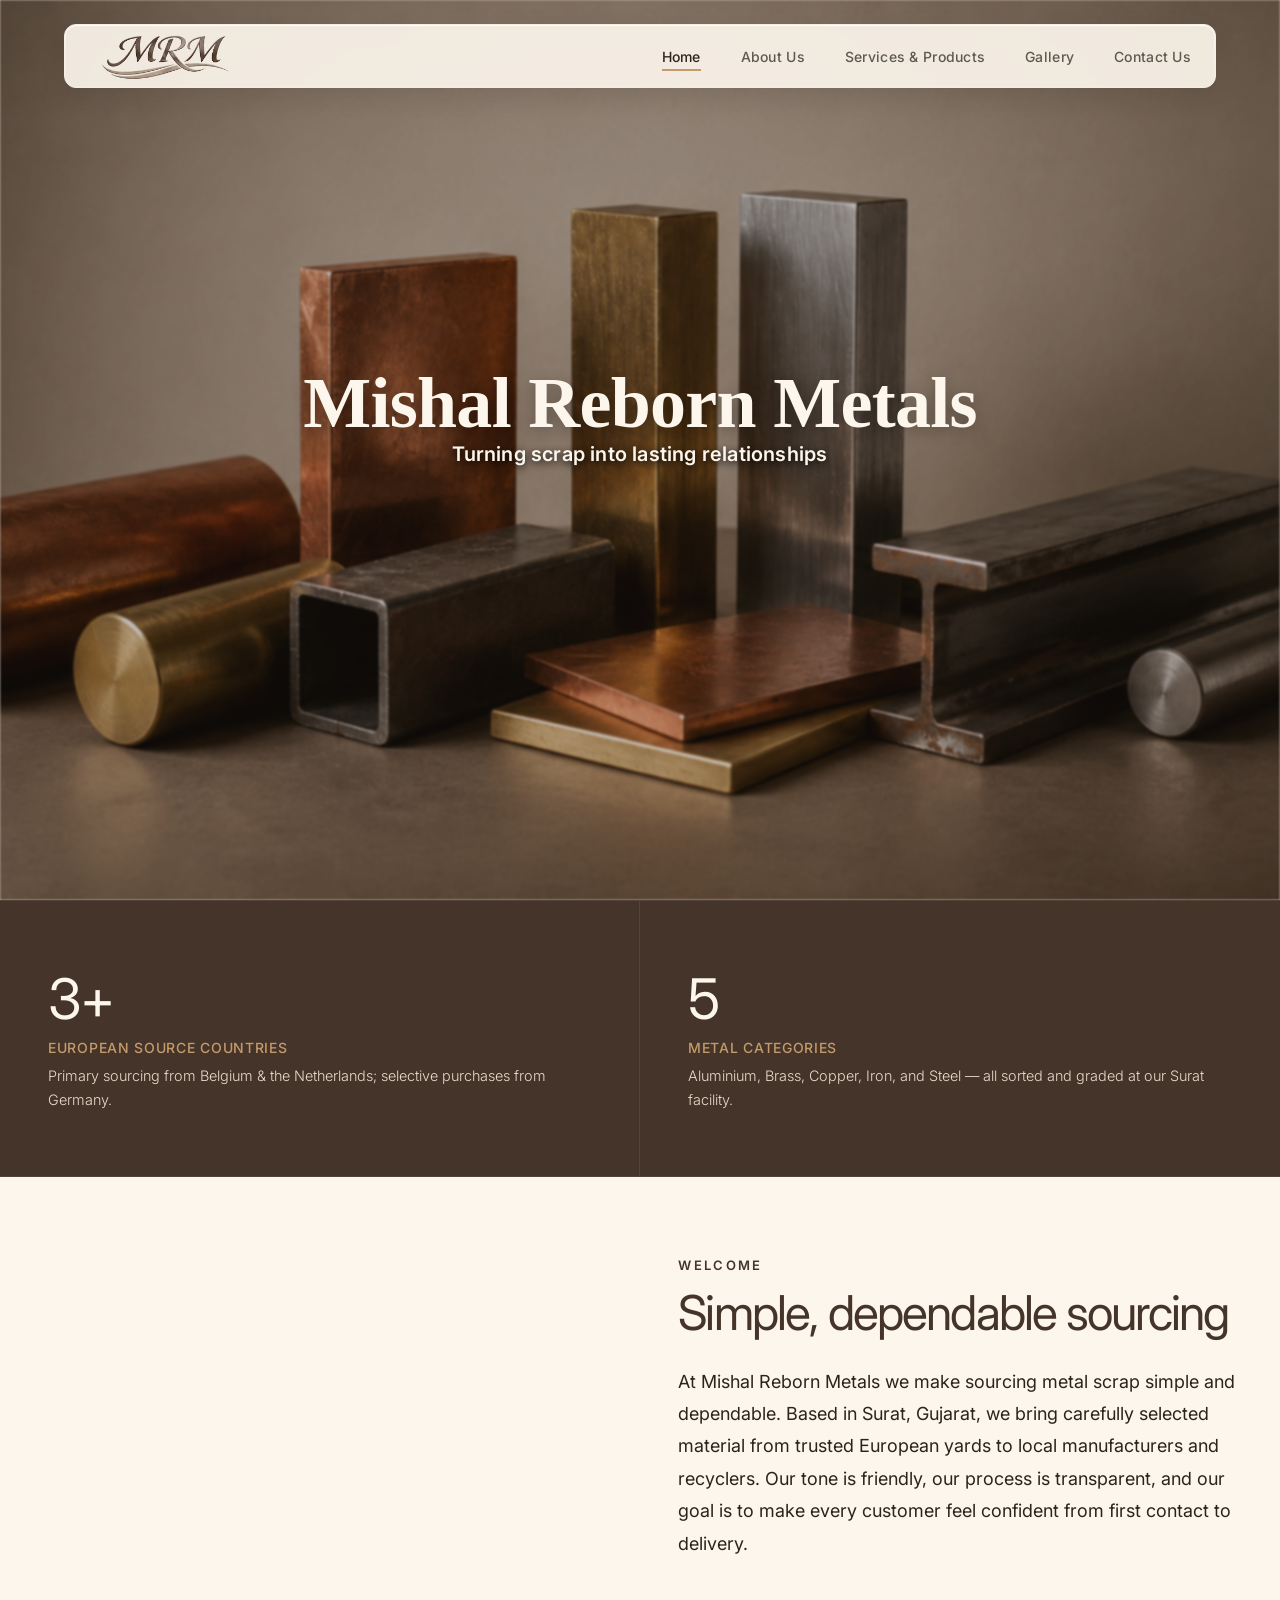
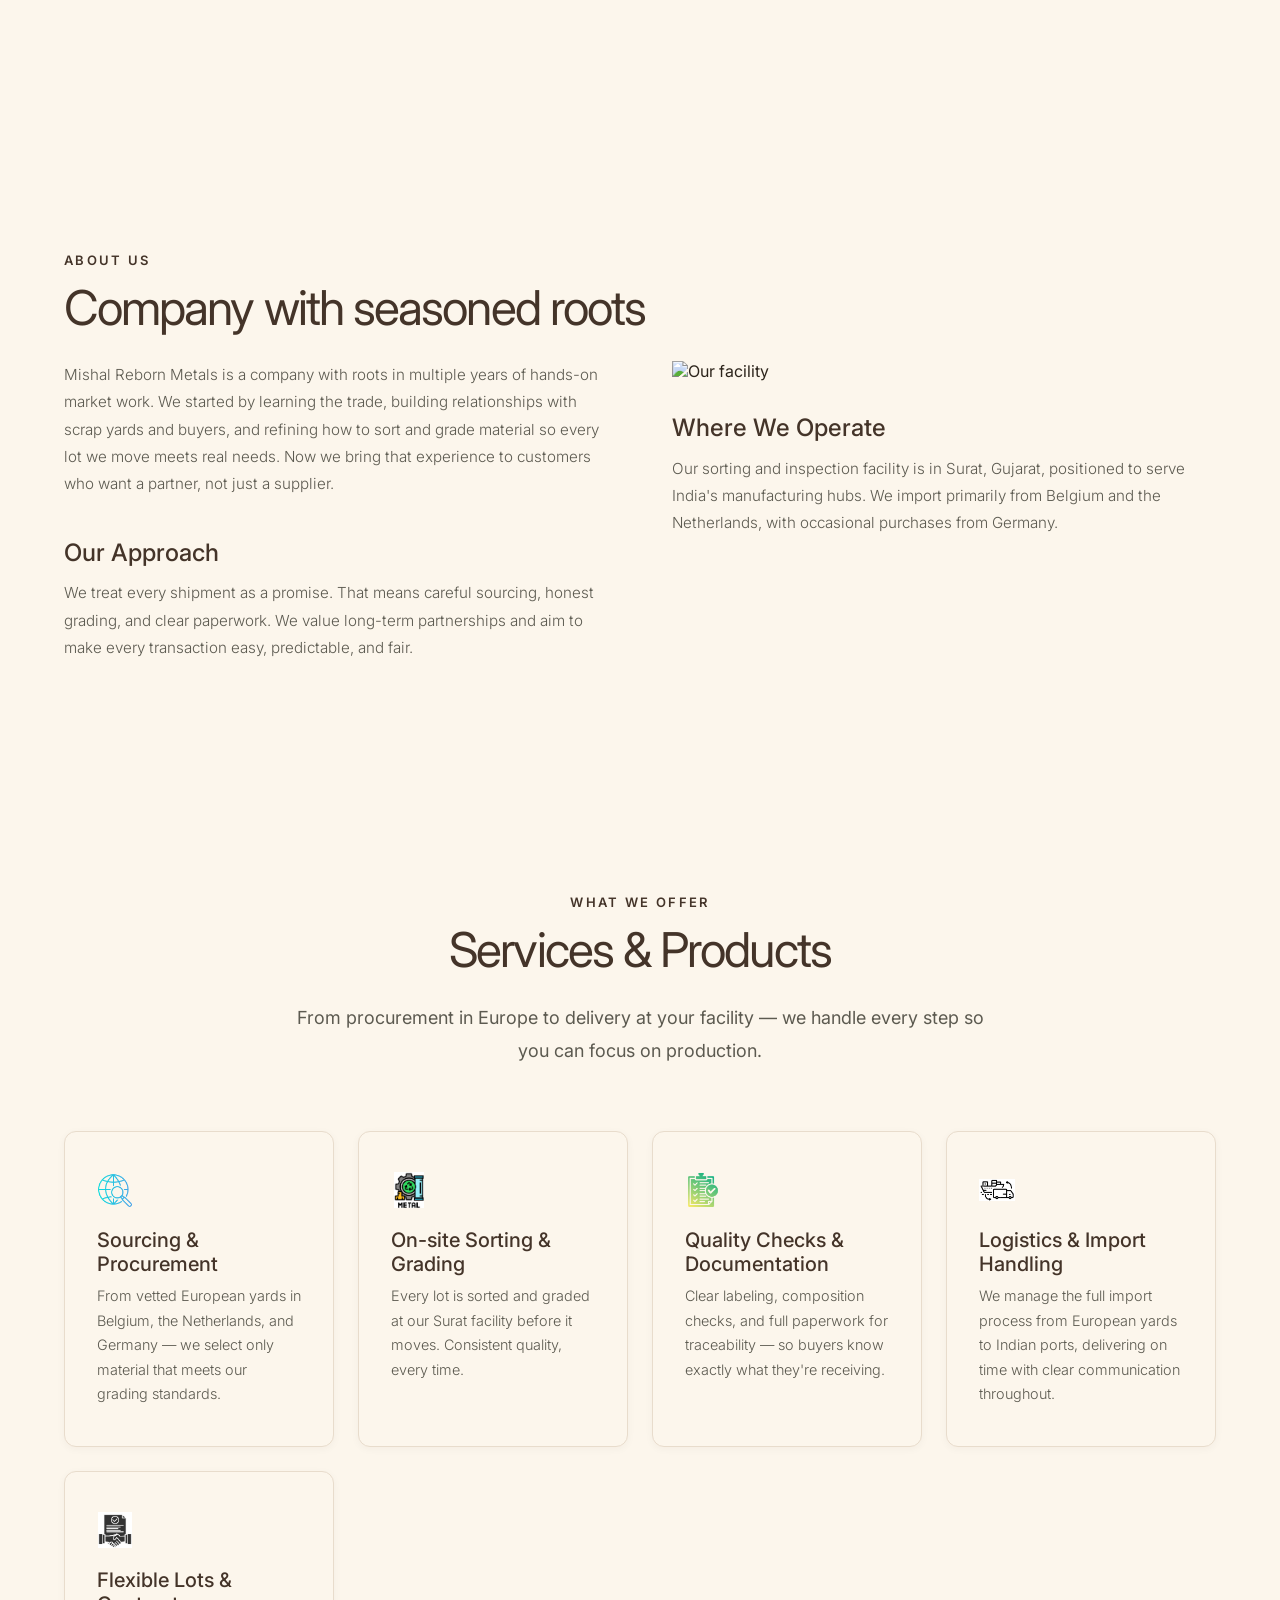
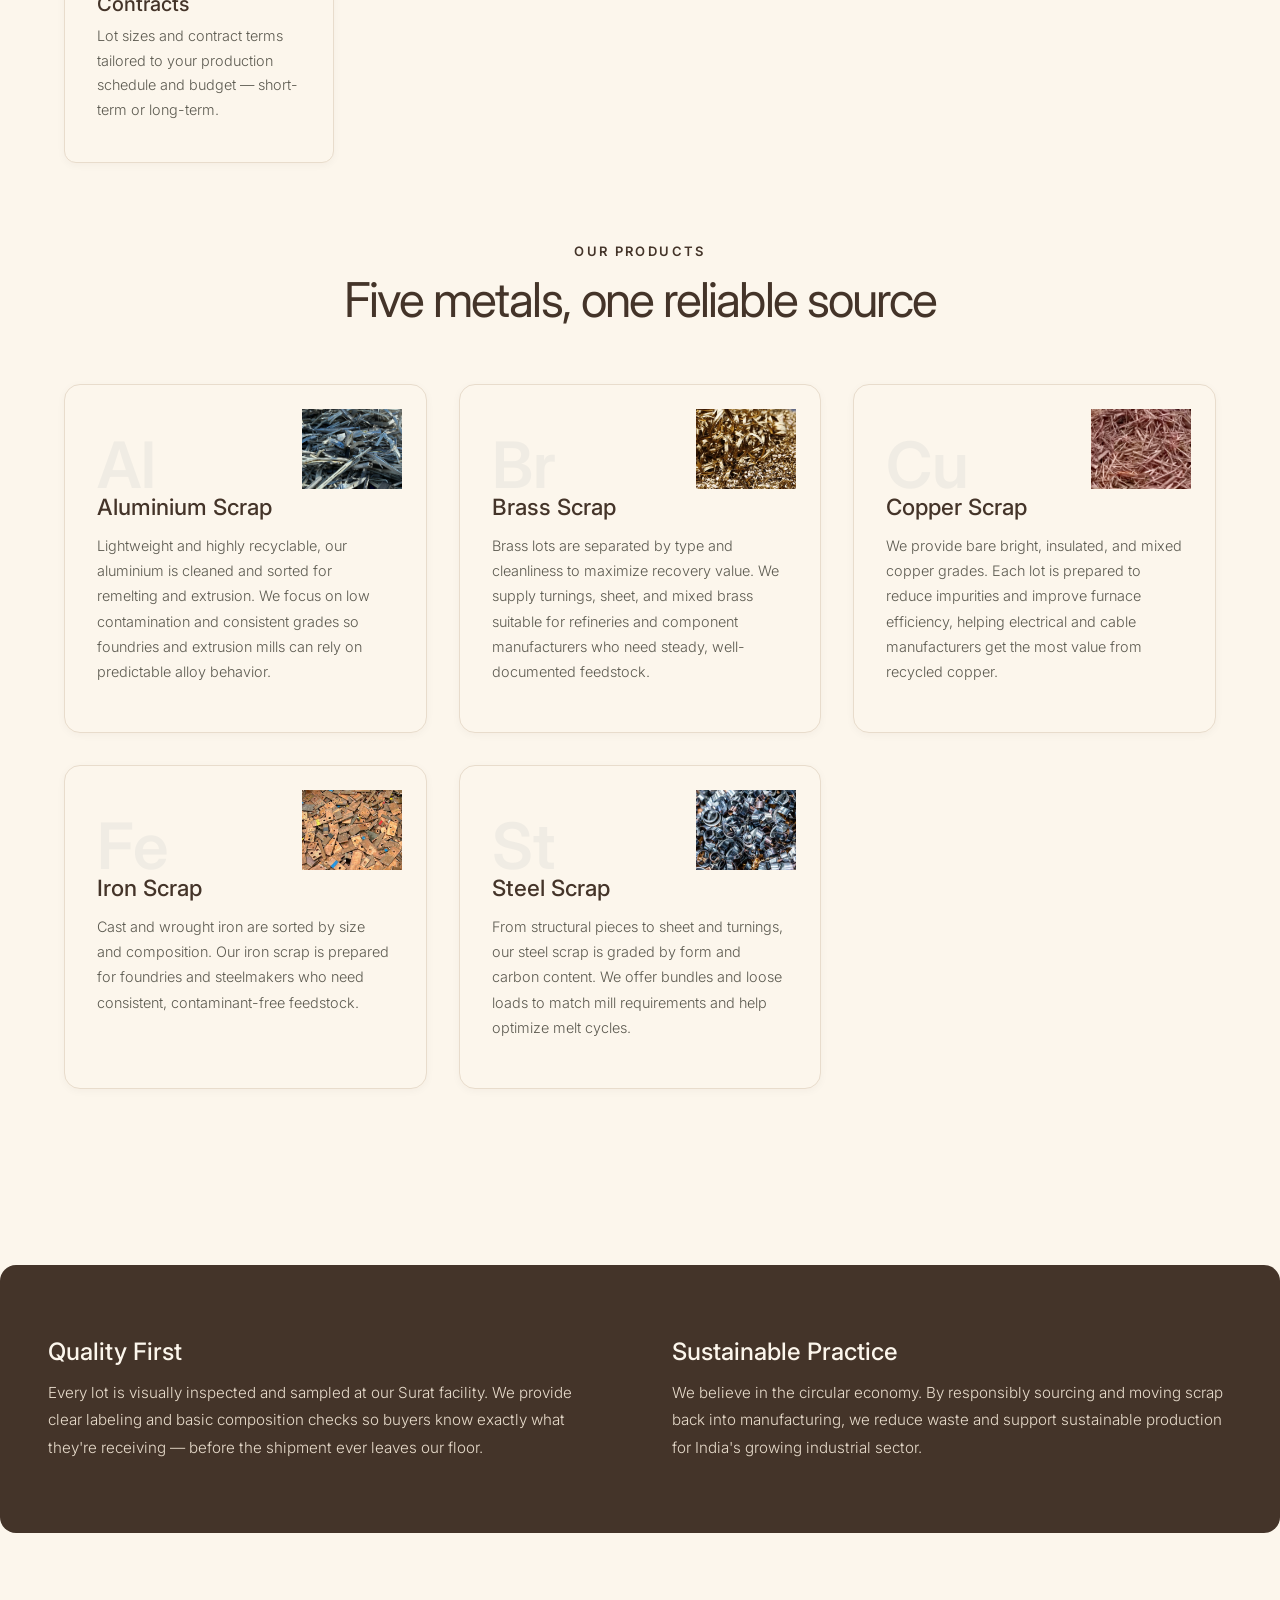
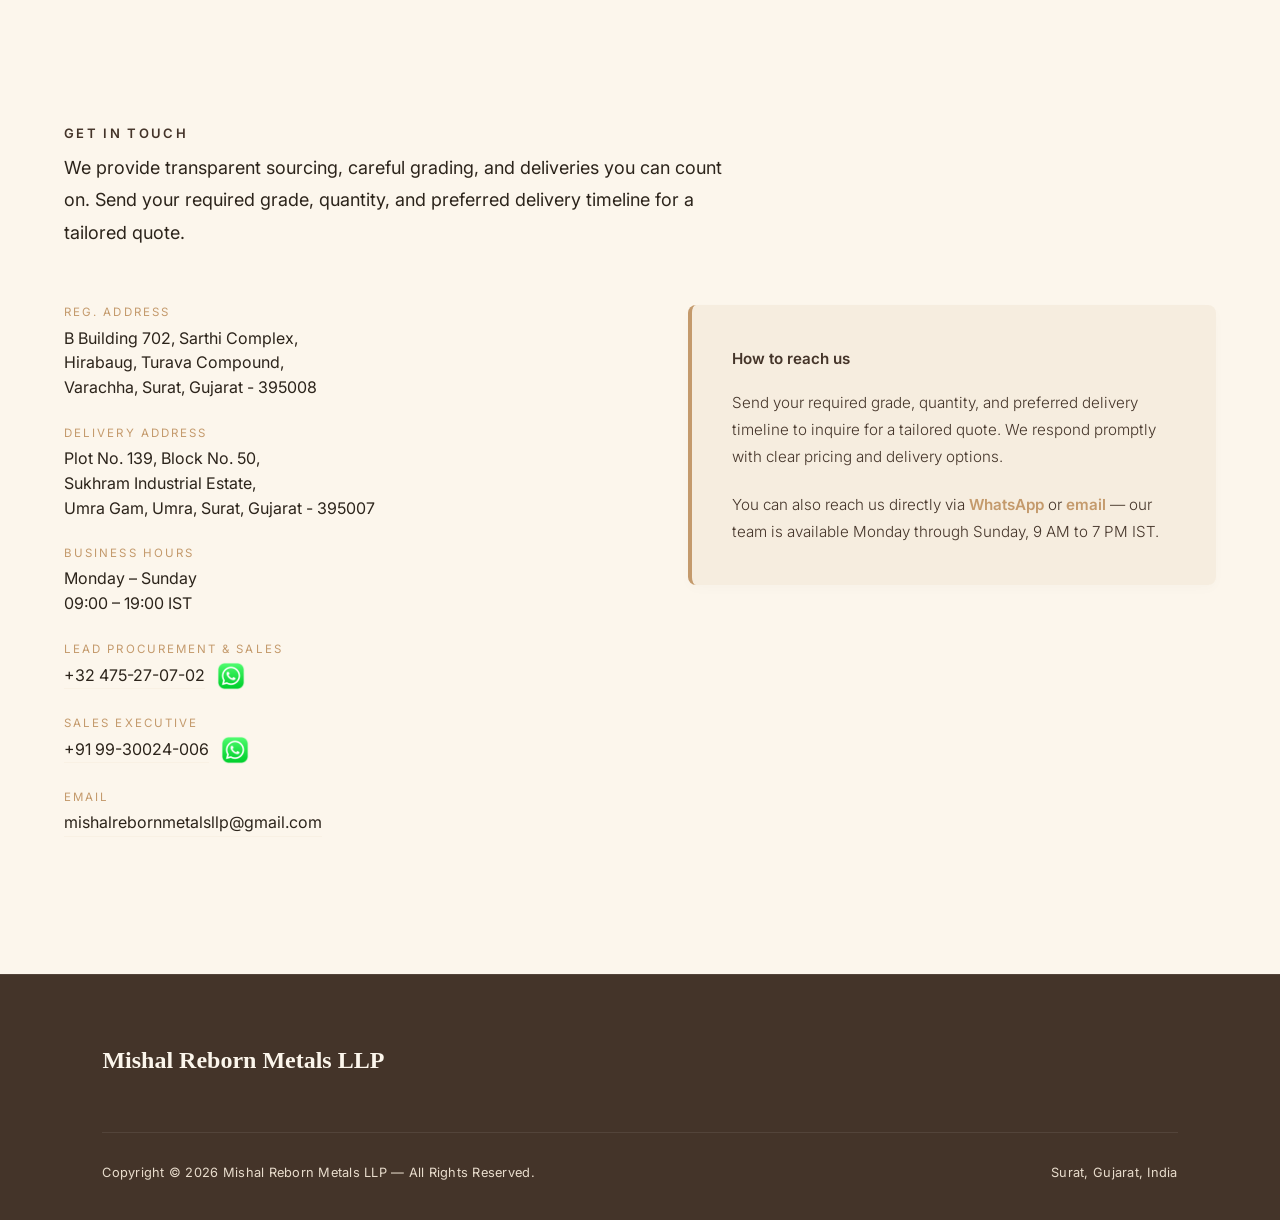
==== commit ffd52ebb: "edited brand" ====
--- a/index.html
+++ b/index.html
@@ -111,7 +111,7 @@
     <div class="hero-bg"></div>
     <div class="hero-overlay"></div>
     <div class="hero-content">
-      <h1 class="hero-title">MISHAL REBORN<br>METALS</h1>
+      <h1 class="hero-title"><strong>Mishal Reborn Metals</h1></strong> 
       <p class="hero-slogan">Turning scrap into lasting relationships</p>
       <div class="hero-cta">
       </div>
--- a/static/main_styles.css
+++ b/static/main_styles.css
@@ -275,12 +275,12 @@
 .hero-title {
   font-family: 'Pristina';
   font-size: clamp(2.25rem, 7vw, 4.5rem); /* Heading: responsive text-4xl → text-7xl */
-  font-weight: 560; /* weight 400 */
+  font-weight: 190; /* weight 400 */
   line-height: 1.05;
-  letter-spacing: -0.04em; /* letter-spacing: -0.04em */
+  letter-spacing: -0.01em; /* letter-spacing: -0.04em */
   color: var(--color-white);
   text-shadow: 0 4px 16px rgba(0,0,0,0.3);
-  margin-bottom: 1rem;
+  margin-bottom: 0.01rem;
 }
 
 .hero-slogan {
@@ -812,7 +812,7 @@
   font-family: 'Pristina';
   font-size: 1.5rem; /* Logo size 24px */
   font-weight: 600;
-  letter-spacing: -0.04em;
+  letter-spacing: 0em;
   color: var(--color-white);
   margin-bottom: 0.6rem;
   padding-bottom: 16px;
